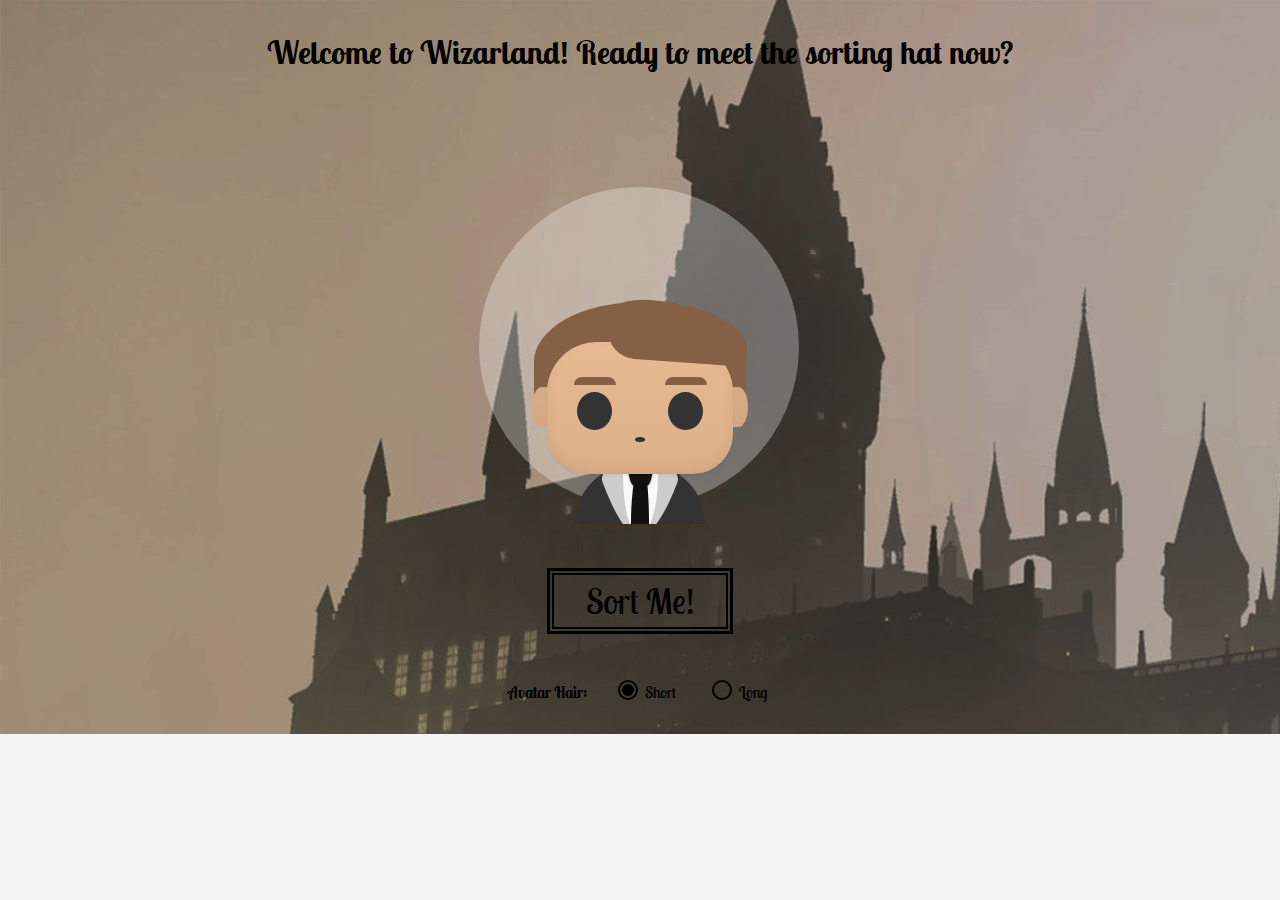
==== index.html @ 432822e2 "replace jQuery with js" ====
<!DOCTYPE html>
<html lang="en">

<head>
  <meta charset="UTF-8">
  <meta name="viewport" content="width=device-width, initial-scale=1.0">
  <title>Wizarland | For Harry Potter's fans</title>
  <link rel="stylesheet" href="./css/style.css">
</head>

<body>
  <header>


  </header>

  <main>

    <div id="sorting-hat-anchor" class="main-content__wrapper">
      <h1>Welcome to Wizarland! Ready to meet the sorting hat now?</h1>
      <div class="main-content">
        <div class="sorting-hat">
          <a href="gryffindor.html">
            <div class="sorting-hat__answer">Gryffindor!</div>
          </a>
          <div class="sorting-hat__top"></div>
          <div class="sorting-hat__eye left"></div>
          <div class="sorting-hat__eye right"></div>
          <div class="sorting-hat__mouth"></div>
          <div class="sorting-hat__base"></div>
        </div>
        <div class="avatar">
          <div class="avatar__hair"></div>
          <div class="avatar__head">
            <div class="avatar__eyes left"></div>
            <div class="avatar__eyes right"></div>
            <div class="avatar__mouth"></div>
          </div>
          <div class="avatar__ears left"></div>
          <div class="avatar__ears right"></div>
          <div class="avatar__coat">
            <div class="avatar__shirt">
              <div class="avatar__tie"></div>
            </div>
          </div>
        </div>
      </div>
      <button class="sort-house js-sort">Sort Me!</button>
      <div class="avatar-gender">
        <p>Avatar Hair:</p>
        <div>
          <input id="avatar-male" type="radio" name="avatar-gender" value="1" checked="true" />
          <label for="avatar-male">Short</label>
        </div>
        <div>
          <input id="avatar-female" type="radio" name="avatar-gender" value="2" />
          <label for="avatar-female">Long</label>
        </div>
      </div>
    </div>

  </main>

  <footer>

  </footer>

  <script src="js/sortingHat.js"></script>
</body>

</html>
---- css/style.css ----
@import url("https://fonts.googleapis.com/css2?family=Lobster+Two:ital,wght@0,400;0,700;1,400;1,700&display=swap");
*,
*::before,
*::after {
  margin: 0;
  padding: 0;
  -webkit-box-sizing: border-box;
          box-sizing: border-box;
  font-family: 'Lobster Two', cursive;
}

html {
  font-family: 'Lobster Two', cursive;
}

a {
  -webkit-text-decoration-color: unset;
          text-decoration-color: unset;
}

body {
  background: #f4f4f4;
  font-family: "Comfortaa", sans-serif;
}

aside.context {
  text-align: center;
  color: #333;
  line-height: 1.7;
}

aside.context a {
  text-decoration: none;
  color: #333;
  padding: 3px 0;
  border-bottom: 1px dashed;
}

aside.context a:hover {
  border-bottom: 1px solid;
}

aside.context .explanation {
  max-width: 700px;
  margin: 6em auto 0;
}

.main-content__wrapper {
  text-align: center;
  padding: 2em;
  -webkit-transition: 0.3s ease;
  -o-transition: 0.3s ease;
  transition: 0.3s ease;
}

.gryffindor {
  background: #ad343e;
}

.gryffindor .avatar__coat:before, .gryffindor .avatar__coat:after {
  background: #ad343e;
}

.gryffindor .avatar__tie {
  background: -o-linear-gradient(144deg, #ad343e 5%, #ffbf00 5%, #ffbf00 10%, #ad343e 10%, #ad343e 20%, #ffbf00 20%, #ffbf00 30%, #ad343e 30%, #ad343e 45%, #ffbf00 45%, #ffbf00 55%, #ad343e 55%, #ad343e 65%, #ffbf00 65%, #ffbf00 70%);
  background: linear-gradient(306deg, #ad343e 5%, #ffbf00 5%, #ffbf00 10%, #ad343e 10%, #ad343e 20%, #ffbf00 20%, #ffbf00 30%, #ad343e 30%, #ad343e 45%, #ffbf00 45%, #ffbf00 55%, #ad343e 55%, #ad343e 65%, #ffbf00 65%, #ffbf00 70%);
}

.gryffindor .avatar__tie:before {
  background: -o-linear-gradient(36deg, #ad343e 5%, #ffbf00 5%, #ffbf00 10%, #ad343e 10%, #ad343e 20%, #ffbf00 20%, #ffbf00 30%, #ad343e 30%, #ad343e 45%, #ffbf00 45%, #ffbf00 55%, #ad343e 55%, #ad343e 65%, #ffbf00 65%, #ffbf00 70%);
  background: linear-gradient(-306deg, #ad343e 5%, #ffbf00 5%, #ffbf00 10%, #ad343e 10%, #ad343e 20%, #ffbf00 20%, #ffbf00 30%, #ad343e 30%, #ad343e 45%, #ffbf00 45%, #ffbf00 55%, #ad343e 55%, #ad343e 65%, #ffbf00 65%, #ffbf00 70%);
}

.hufflepuff {
  background: #eab000;
}

.hufflepuff .avatar__coat:before, .hufflepuff .avatar__coat:after {
  background: #eab000;
}

.hufflepuff .avatar__tie {
  background: -o-linear-gradient(144deg, #eab000 5%, #111 5%, #111 10%, #eab000 10%, #eab000 20%, #111 20%, #111 30%, #eab000 30%, #eab000 45%, #111 45%, #111 55%, #eab000 55%, #eab000 65%, #111 65%, #111 70%);
  background: linear-gradient(306deg, #eab000 5%, #111 5%, #111 10%, #eab000 10%, #eab000 20%, #111 20%, #111 30%, #eab000 30%, #eab000 45%, #111 45%, #111 55%, #eab000 55%, #eab000 65%, #111 65%, #111 70%);
}

.hufflepuff .avatar__tie:before {
  background: -o-linear-gradient(36deg, #eab000 5%, #111 5%, #111 10%, #eab000 10%, #eab000 20%, #111 20%, #111 30%, #eab000 30%, #eab000 45%, #111 45%, #111 55%, #eab000 55%, #eab000 65%, #111 65%, #111 70%);
  background: linear-gradient(-306deg, #eab000 5%, #111 5%, #111 10%, #eab000 10%, #eab000 20%, #111 20%, #111 30%, #eab000 30%, #eab000 45%, #111 45%, #111 55%, #eab000 55%, #eab000 65%, #111 65%, #111 70%);
}

.ravenclaw {
  background: #006daf;
}

.ravenclaw .avatar__coat:before, .ravenclaw .avatar__coat:after {
  background: #006daf;
}

.ravenclaw .avatar__tie {
  background: -o-linear-gradient(144deg, #006daf 5%, #c0d8e0 5%, #c0d8e0 10%, #006daf 10%, #006daf 20%, #c0d8e0 20%, #c0d8e0 30%, #006daf 30%, #006daf 45%, #c0d8e0 45%, #c0d8e0 55%, #006daf 55%, #006daf 65%, #c0d8e0 65%, #c0d8e0 70%);
  background: linear-gradient(306deg, #006daf 5%, #c0d8e0 5%, #c0d8e0 10%, #006daf 10%, #006daf 20%, #c0d8e0 20%, #c0d8e0 30%, #006daf 30%, #006daf 45%, #c0d8e0 45%, #c0d8e0 55%, #006daf 55%, #006daf 65%, #c0d8e0 65%, #c0d8e0 70%);
}

.ravenclaw .avatar__tie:before {
  background: -o-linear-gradient(36deg, #006daf 5%, #c0d8e0 5%, #c0d8e0 10%, #006daf 10%, #006daf 20%, #c0d8e0 20%, #c0d8e0 30%, #006daf 30%, #006daf 45%, #c0d8e0 45%, #c0d8e0 55%, #006daf 55%, #006daf 65%, #c0d8e0 65%, #c0d8e0 70%);
  background: linear-gradient(-306deg, #006daf 5%, #c0d8e0 5%, #c0d8e0 10%, #006daf 10%, #006daf 20%, #c0d8e0 20%, #c0d8e0 30%, #006daf 30%, #006daf 45%, #c0d8e0 45%, #c0d8e0 55%, #006daf 55%, #006daf 65%, #c0d8e0 65%, #c0d8e0 70%);
}

.slytherin {
  background: green;
}

.slytherin .avatar__coat:before, .slytherin .avatar__coat:after {
  background: green;
}

.slytherin .avatar__tie {
  background: -o-linear-gradient(144deg, green 5%, #ccc 5%, #ccc 10%, green 10%, green 20%, #ccc 20%, #ccc 30%, green 30%, green 45%, #ccc 45%, #ccc 55%, green 55%, green 65%, #ccc 65%, #ccc 70%);
  background: linear-gradient(306deg, green 5%, #ccc 5%, #ccc 10%, green 10%, green 20%, #ccc 20%, #ccc 30%, green 30%, green 45%, #ccc 45%, #ccc 55%, green 55%, green 65%, #ccc 65%, #ccc 70%);
}

.slytherin .avatar__tie:before {
  background: -o-linear-gradient(36deg, green 5%, #ccc 5%, #ccc 10%, green 10%, green 20%, #ccc 20%, #ccc 30%, green 30%, green 45%, #ccc 45%, #ccc 55%, green 55%, green 65%, #ccc 65%, #ccc 70%);
  background: linear-gradient(-306deg, green 5%, #ccc 5%, #ccc 10%, green 10%, green 20%, #ccc 20%, #ccc 30%, green 30%, green 45%, #ccc 45%, #ccc 55%, green 55%, green 65%, #ccc 65%, #ccc 70%);
}

.slytherin .sorting-hat__answer,
.slytherin aside.context,
.slytherin aside.context a,
.slytherin .sort-house,
.slytherin .avatar-gender,
.gryffindor .sorting-hat__answer,
.gryffindor aside.context,
.gryffindor aside.context a,
.gryffindor .sort-house,
.gryffindor .avatar-gender,
.ravenclaw .sorting-hat__answer,
.ravenclaw aside.context,
.ravenclaw aside.context a,
.ravenclaw .sort-house,
.ravenclaw .avatar-gender {
  color: #fff;
}

.slytherin .avatar-gender input:checked + label:after,
.gryffindor .avatar-gender input:checked + label:after,
.ravenclaw .avatar-gender input:checked + label:after {
  background: #fff;
}

.slytherin footer a,
.gryffindor footer a,
.ravenclaw footer a {
  border: 1px dashed #fff;
  color: #fff;
}

.avatar {
  margin: -30px auto 0;
  text-align: center;
  position: relative;
  display: inline-block;
}

.avatar:before {
  width: 320px;
  height: 320px;
  background: rgba(255, 255, 255, 0.3);
  content: "";
  position: absolute;
  z-index: 0;
  border-radius: 50%;
  left: -68px;
  top: -155px;
}

.avatar__head {
  width: 186px;
  height: 132px;
  margin: auto;
  position: relative;
  background: -webkit-gradient(linear, left top, left bottom, from(#e6ba93), to(#dbaf88));
  background: -o-linear-gradient(top, #e6ba93, #dbaf88);
  background: linear-gradient(to bottom, #e6ba93, #dbaf88);
  -webkit-box-shadow: inset 0 -4px 10px rgba(133, 96, 69, 0.15), 0 2px 3px rgba(0, 0, 0, 0.05);
          box-shadow: inset 0 -4px 10px rgba(133, 96, 69, 0.15), 0 2px 3px rgba(0, 0, 0, 0.05);
  border-radius: 50px 50px 40px 40px;
  z-index: 4;
}

.avatar__eyes {
  width: 35px;
  height: 38px;
  border-radius: 50%;
  background: #333;
  position: absolute;
  top: 50px;
  z-index: 2;
}

.avatar__eyes.left {
  left: 30px;
}

.avatar__eyes.right {
  right: 30px;
}

.avatar__eyes:before {
  content: "";
  position: absolute;
  width: 120%;
  height: 0;
  left: 0;
  margin-top: -15px;
  border-top: 8px solid #856045;
  border-radius: 10px 10px 0 0;
  margin-left: -10%;
}

.avatar__ears {
  z-index: 1;
  width: 20px;
  height: 40px;
  position: absolute;
  top: 45px;
  background: #dbaf88;
  left: -15px;
  border-radius: 100% 50% 50% 100%;
  -webkit-box-shadow: inset -5px -10px 20px rgba(133, 96, 69, 0.1);
          box-shadow: inset -5px -10px 20px rgba(133, 96, 69, 0.1);
}

.avatar__ears.right {
  right: -15px;
  left: auto;
  border-radius: 50% 100% 100% 50%;
}

.avatar__hair {
  width: 114%;
  height: 120px;
  background: #856045;
  border-radius: 50% 50% 30px 30px;
  position: absolute;
  top: -40px;
  left: -7%;
}

.avatar__hair:after {
  content: "";
  position: absolute;
  z-index: 5;
  width: 140px;
  height: 60px;
  top: 0px;
  border-radius: 40% 100% 3px 40px;
  background: #856045;
  -webkit-transform: rotate(4deg);
      -ms-transform: rotate(4deg);
          transform: rotate(4deg);
  right: -2px;
}

.avatar__hair:before {
  content: none;
  position: absolute;
  width: 100%;
  height: 110px;
  background: -webkit-gradient(linear, left top, right top, from(#856045), color-stop(50%, #6c4c34), color-stop(60%, #6c4c34), to(#856045));
  background: -o-linear-gradient(left, #856045, #6c4c34 50%, #6c4c34 60%, #856045);
  background: linear-gradient(to right, #856045, #6c4c34 50%, #6c4c34 60%, #856045);
  top: 110px;
  left: 0;
  border-radius: 0 0 30px 30px;
}

.avatar__hair.female:before {
  content: '';
}

.avatar__coat {
  width: 130px;
  height: 60px;
  background: #333;
  position: relative;
  margin: -10px auto 0;
  border-radius: 60px 60px 0 0;
  z-index: 1;
  overflow: hidden;
}

.avatar__coat:before, .avatar__coat:after {
  content: "";
  position: absolute;
  height: 120%;
  width: 30px;
  background: #ccc;
  top: 0;
  left: 50%;
  margin-left: -30px;
  border-radius: 70% 80% 80% 70%/25% 25% 130% 130%;
  -webkit-transform: rotate(-20deg);
      -ms-transform: rotate(-20deg);
          transform: rotate(-20deg);
}

.avatar__coat:after {
  -webkit-transform: rotate(20deg);
      -ms-transform: rotate(20deg);
          transform: rotate(20deg);
  margin: 0;
}

.avatar__shirt {
  width: 35px;
  height: 70px;
  background: #f9f9f9;
  margin: auto;
  border-radius: 70% 80% 80% 70%/25% 25% 130% 130%;
  position: relative;
  z-index: 2;
}

.avatar__tie {
  background: -o-linear-gradient(144deg, #111 5%, #111 5%, #111 10%, #111 10%, #111 20%, #111 20%, #111 30%, #111 30%, #111 45%, #111 45%, #111 55%, #111 55%, #111 65%, #111 65%, #111 70%);
  background: linear-gradient(306deg, #111 5%, #111 5%, #111 10%, #111 10%, #111 20%, #111 20%, #111 30%, #111 30%, #111 45%, #111 45%, #111 55%, #111 55%, #111 65%, #111 65%, #111 70%);
  width: 18px;
  margin: auto;
  height: 100%;
  border-radius: 90% 60% 2px 2px/130% 130% 25% 25%;
}

.avatar__tie:before {
  content: "";
  position: absolute;
  width: 25px;
  height: 25px;
  border-radius: 50% 50% 10px 10px / 25% 25% 130% 130%;
  margin: auto;
  top: -3px;
  left: 0;
  right: 0;
  background: black;
  background: -o-linear-gradient(36deg, #111 5%, #111 5%, #111 10%, #111 10%, #111 20%, #111 20%, #111 30%, #111 30%, #111 45%, #111 45%, #111 55%, #111 55%, #111 65%, #111 65%, #111 70%);
  background: linear-gradient(-306deg, #111 5%, #111 5%, #111 10%, #111 10%, #111 20%, #111 20%, #111 30%, #111 30%, #111 45%, #111 45%, #111 55%, #111 55%, #111 65%, #111 65%, #111 70%);
  -webkit-box-shadow: 0 2px 3px rgba(0, 0, 0, 0.2);
          box-shadow: 0 2px 3px rgba(0, 0, 0, 0.2);
}

.avatar__mouth {
  background: #333;
  position: absolute;
  width: 10px;
  height: 5px;
  margin: auto;
  left: 0;
  right: 0;
  top: 95px;
  border-radius: 50%;
}

.sorting-hat {
  position: relative;
  height: 300px;
}

.sorting-hat__top {
  position: relative;
  background: #815230;
  height: 40px;
  width: 180px;
  margin: auto;
  border-radius: 40px 40px 50% 50%;
  top: 170px;
  z-index: 13;
  -webkit-box-shadow: inset 0 -3px 4px 8px rgba(108, 76, 52, 0.4);
          box-shadow: inset 0 -3px 4px 8px rgba(108, 76, 52, 0.4);
  opacity: 0;
}

.sorting-hat__top:before {
  content: "";
  position: absolute;
  background: #815230;
  width: 165px;
  height: 70px;
  bottom: 20px;
  left: 5px;
  border-radius: 50% 50% 120% 10% / 130% 130% 25% 25%;
}

.sorting-hat__top:after {
  content: "";
  position: absolute;
  bottom: 65px;
  left: 15px;
  border-left: 80px solid transparent;
  border-right: 65px solid transparent;
  border-bottom: 120px solid #815230;
}

.sorting-hat__base {
  width: 250px;
  background: #815230;
  height: 35px;
  border-radius: 50%;
  margin: auto;
  top: 195px;
  position: relative;
  z-index: 12;
  margin-top: -50px;
  opacity: 0;
}

.sorting-hat__eye {
  z-index: 15;
  background: #6c4c34;
  width: 45px;
  height: 45px;
  position: absolute;
  margin: auto;
  left: 50%;
  bottom: 100px;
  margin-left: -48px;
  border-radius: 100% 0px;
  -webkit-transform: rotate(50deg);
      -ms-transform: rotate(50deg);
          transform: rotate(50deg);
  -webkit-box-shadow: inset 2px 1px 10px #815230, inset -2px -3px 5px rgba(0, 0, 0, 0.1);
          box-shadow: inset 2px 1px 10px #815230, inset -2px -3px 5px rgba(0, 0, 0, 0.1);
  margin-bottom: 50px;
  opacity: 0;
}

.sorting-hat__eye.right {
  margin-left: 3px;
  -webkit-transform: rotate(-50deg) scaleX(-1);
      -ms-transform: rotate(-50deg) scaleX(-1);
          transform: rotate(-50deg) scaleX(-1);
}

.sorting-hat__mouth {
  width: 150px;
  height: 30px;
  background: #6c4c34;
  position: absolute;
  margin: auto;
  bottom: 70px;
  left: 50%;
  margin-left: -75px;
  z-index: 15;
  border-radius: 0 100%;
  -webkit-transform: rotate(-3deg);
      -ms-transform: rotate(-3deg);
          transform: rotate(-3deg);
  -webkit-box-shadow: inset 2px 1px 10px #815230, inset -2px -3px 5px rgba(0, 0, 0, 0.1);
          box-shadow: inset 2px 1px 10px #815230, inset -2px -3px 5px rgba(0, 0, 0, 0.1);
  margin-bottom: 50px;
  opacity: 0;
}

.sorting-hat__answer {
  font: 32px "Lobster Two", sans-serif;
  letter-spacing: 1.5px;
  text-transform: capitalize;
  position: absolute;
  -webkit-transform: rotate(-15deg);
      -ms-transform: rotate(-15deg);
          transform: rotate(-15deg);
  left: 50%;
  margin-left: -220px;
  top: 100px;
  display: inline-block;
  z-index: 5;
  width: 0;
  opacity: 0;
}

.sorting-hat__answer:before {
  content: "(";
  position: absolute;
  font: 700 40px "Comfortaa";
  border-radius: 10px;
  top: 45px;
  left: 50%;
  -webkit-transform: rotate(-20deg);
      -ms-transform: rotate(-20deg);
          transform: rotate(-20deg);
}

.sort-house {
  border: 3px solid;
  margin: 40px auto 0;
  background: transparent;
  font: 35px "Lobster Two", cursive;
  padding: 8px 20px;
  cursor: pointer;
  width: 186px;
  position: relative;
}

.sort-house:before {
  content: "";
  position: absolute;
  width: 176px;
  height: 56px;
  left: 2px;
  top: 2px;
  border: 2px solid;
}

.sort-house:hover:before {
  width: 102%;
  height: 107%;
  -webkit-transition: 0.3s ease;
  -o-transition: 0.3s ease;
  transition: 0.3s ease;
  left: -2px;
  top: -2px;
  right: auto;
}

.sort-house:focus {
  outline: none;
}

.avatar-gender {
  display: -webkit-box;
  display: -ms-flexbox;
  display: flex;
  max-width: 300px;
  margin: 3em auto 0;
  -webkit-box-align: center;
      -ms-flex-align: center;
          align-items: center;
}

.avatar-gender > p,
.avatar-gender div {
  -webkit-box-flex: 1;
      -ms-flex: auto;
          flex: auto;
}

.avatar-gender p {
  font-weight: 700;
}

.avatar-gender input {
  opacity: 0;
}

.avatar-gender input:checked + label:after {
  content: '';
  position: absolute;
  width: 12px;
  height: 12px;
  top: 7px;
  left: -18px;
  background: #000;
  border-radius: 50%;
}

.avatar-gender label {
  position: relative;
  padding: 5px;
}

.avatar-gender label:before {
  content: '';
  position: absolute;
  width: 20px;
  height: 20px;
  border: 2px solid;
  border-radius: 50%;
  left: -22px;
  top: 3px;
}

.main-content__wrapper,
.avatar__tie,
.avatar__coat {
  -webkit-transition: background 0.3s ease, color 0.3s ease;
  -o-transition: background 0.3s ease, color 0.3s ease;
  transition: background 0.3s ease, color 0.3s ease;
}

.avatar__mouth.animate {
  -webkit-transition: 0.5s ease 2.5s;
  -o-transition: 0.5s ease 2.5s;
  transition: 0.5s ease 2.5s;
  width: 40px;
  height: 16px;
  border-radius: 0 0 50px 50px;
}

.sorting-hat.animate .sorting-hat__answer {
  -webkit-transition: opacity 0.4s ease 2.3s;
  -o-transition: opacity 0.4s ease 2.3s;
  transition: opacity 0.4s ease 2.3s;
  width: auto;
  opacity: 1;
}

.sorting-hat.animate .sorting-hat__top {
  top: 220px;
  -webkit-transition: 0.6s ease;
  -o-transition: 0.6s ease;
  transition: 0.6s ease;
  opacity: 1;
}

.sorting-hat.animate .sorting-hat__base,
.sorting-hat.animate .sorting-hat__eye,
.sorting-hat.animate .sorting-hat__mouth {
  -webkit-transition: 0.6s ease;
  -o-transition: 0.6s ease;
  transition: 0.6s ease;
  margin-top: 0;
  margin-bottom: 0;
  opacity: 1;
}

.sorting-hat.animate .sorting-hat__mouth {
  -webkit-animation: mouth-move 2.5s forwards 0.6s;
          animation: mouth-move 2.5s forwards 0.6s;
}

.sorting-hat.animate .sorting-hat__eye {
  -webkit-animation: eye-move-left 2.5s forwards 0.6s;
          animation: eye-move-left 2.5s forwards 0.6s;
}

.sorting-hat.animate .sorting-hat__eye.right {
  -webkit-animation: eye-move-right 2.5s forwards 0.6s;
          animation: eye-move-right 2.5s forwards 0.6s;
}

@-webkit-keyframes mouth-move {
  0% {
    height: 20px;
    border-radius: 50% 100%;
  }
  20% {
    height: 15px;
  }
  60% {
    height: 15px;
    -webkit-transform: rotate(8deg);
            transform: rotate(8deg);
  }
  62% {
    height: 28px;
    border-radius: 100% 0;
    -webkit-transform: rotate(0deg);
            transform: rotate(0deg);
  }
  80% {
    height: 32px;
  }
  100% {
    height: 20px;
  }
}

@keyframes mouth-move {
  0% {
    height: 20px;
    border-radius: 50% 100%;
  }
  20% {
    height: 15px;
  }
  60% {
    height: 15px;
    -webkit-transform: rotate(8deg);
            transform: rotate(8deg);
  }
  62% {
    height: 28px;
    border-radius: 100% 0;
    -webkit-transform: rotate(0deg);
            transform: rotate(0deg);
  }
  80% {
    height: 32px;
  }
  100% {
    height: 20px;
  }
}

@-webkit-keyframes eye-move-left {
  0% {
    -webkit-transform: rotate(50deg);
            transform: rotate(50deg);
  }
  20% {
    height: 35px;
    -webkit-transform: rotate(58deg);
            transform: rotate(58deg);
  }
  50% {
    height: 35px;
    -webkit-transform: rotate(58deg);
            transform: rotate(58deg);
  }
  54% {
    height: 40px;
    -webkit-transform: rotate(58deg);
            transform: rotate(58deg);
  }
  55% {
    height: 45px;
    -webkit-transform: rotate(51deg);
            transform: rotate(51deg);
  }
  80% {
    -webkit-transform: rotate(45deg);
            transform: rotate(45deg);
  }
}

@keyframes eye-move-left {
  0% {
    -webkit-transform: rotate(50deg);
            transform: rotate(50deg);
  }
  20% {
    height: 35px;
    -webkit-transform: rotate(58deg);
            transform: rotate(58deg);
  }
  50% {
    height: 35px;
    -webkit-transform: rotate(58deg);
            transform: rotate(58deg);
  }
  54% {
    height: 40px;
    -webkit-transform: rotate(58deg);
            transform: rotate(58deg);
  }
  55% {
    height: 45px;
    -webkit-transform: rotate(51deg);
            transform: rotate(51deg);
  }
  80% {
    -webkit-transform: rotate(45deg);
            transform: rotate(45deg);
  }
}

@-webkit-keyframes eye-move-right {
  0% {
    -webkit-transform: rotate(-50deg) scaleX(-1);
            transform: rotate(-50deg) scaleX(-1);
  }
  20% {
    height: 35px;
    -webkit-transform: rotate(-58deg) scaleX(-1);
            transform: rotate(-58deg) scaleX(-1);
  }
  50% {
    height: 35px;
    -webkit-transform: rotate(-58deg) scaleX(-1);
            transform: rotate(-58deg) scaleX(-1);
  }
  54% {
    height: 40px;
    -webkit-transform: rotate(-58deg) scaleX(-1);
            transform: rotate(-58deg) scaleX(-1);
  }
  55% {
    height: 45px;
    -webkit-transform: rotate(-49deg) scaleX(-1);
            transform: rotate(-49deg) scaleX(-1);
  }
  80% {
    -webkit-transform: rotate(-45deg) scaleX(-1);
            transform: rotate(-45deg) scaleX(-1);
  }
}

@keyframes eye-move-right {
  0% {
    -webkit-transform: rotate(-50deg) scaleX(-1);
            transform: rotate(-50deg) scaleX(-1);
  }
  20% {
    height: 35px;
    -webkit-transform: rotate(-58deg) scaleX(-1);
            transform: rotate(-58deg) scaleX(-1);
  }
  50% {
    height: 35px;
    -webkit-transform: rotate(-58deg) scaleX(-1);
            transform: rotate(-58deg) scaleX(-1);
  }
  54% {
    height: 40px;
    -webkit-transform: rotate(-58deg) scaleX(-1);
            transform: rotate(-58deg) scaleX(-1);
  }
  55% {
    height: 45px;
    -webkit-transform: rotate(-49deg) scaleX(-1);
            transform: rotate(-49deg) scaleX(-1);
  }
  80% {
    -webkit-transform: rotate(-45deg) scaleX(-1);
            transform: rotate(-45deg) scaleX(-1);
  }
}

/* animation ends */
.main-content__wrapper {
  background: url("../img/hogwarts.png");
}
/*# sourceMappingURL=style.css.map */
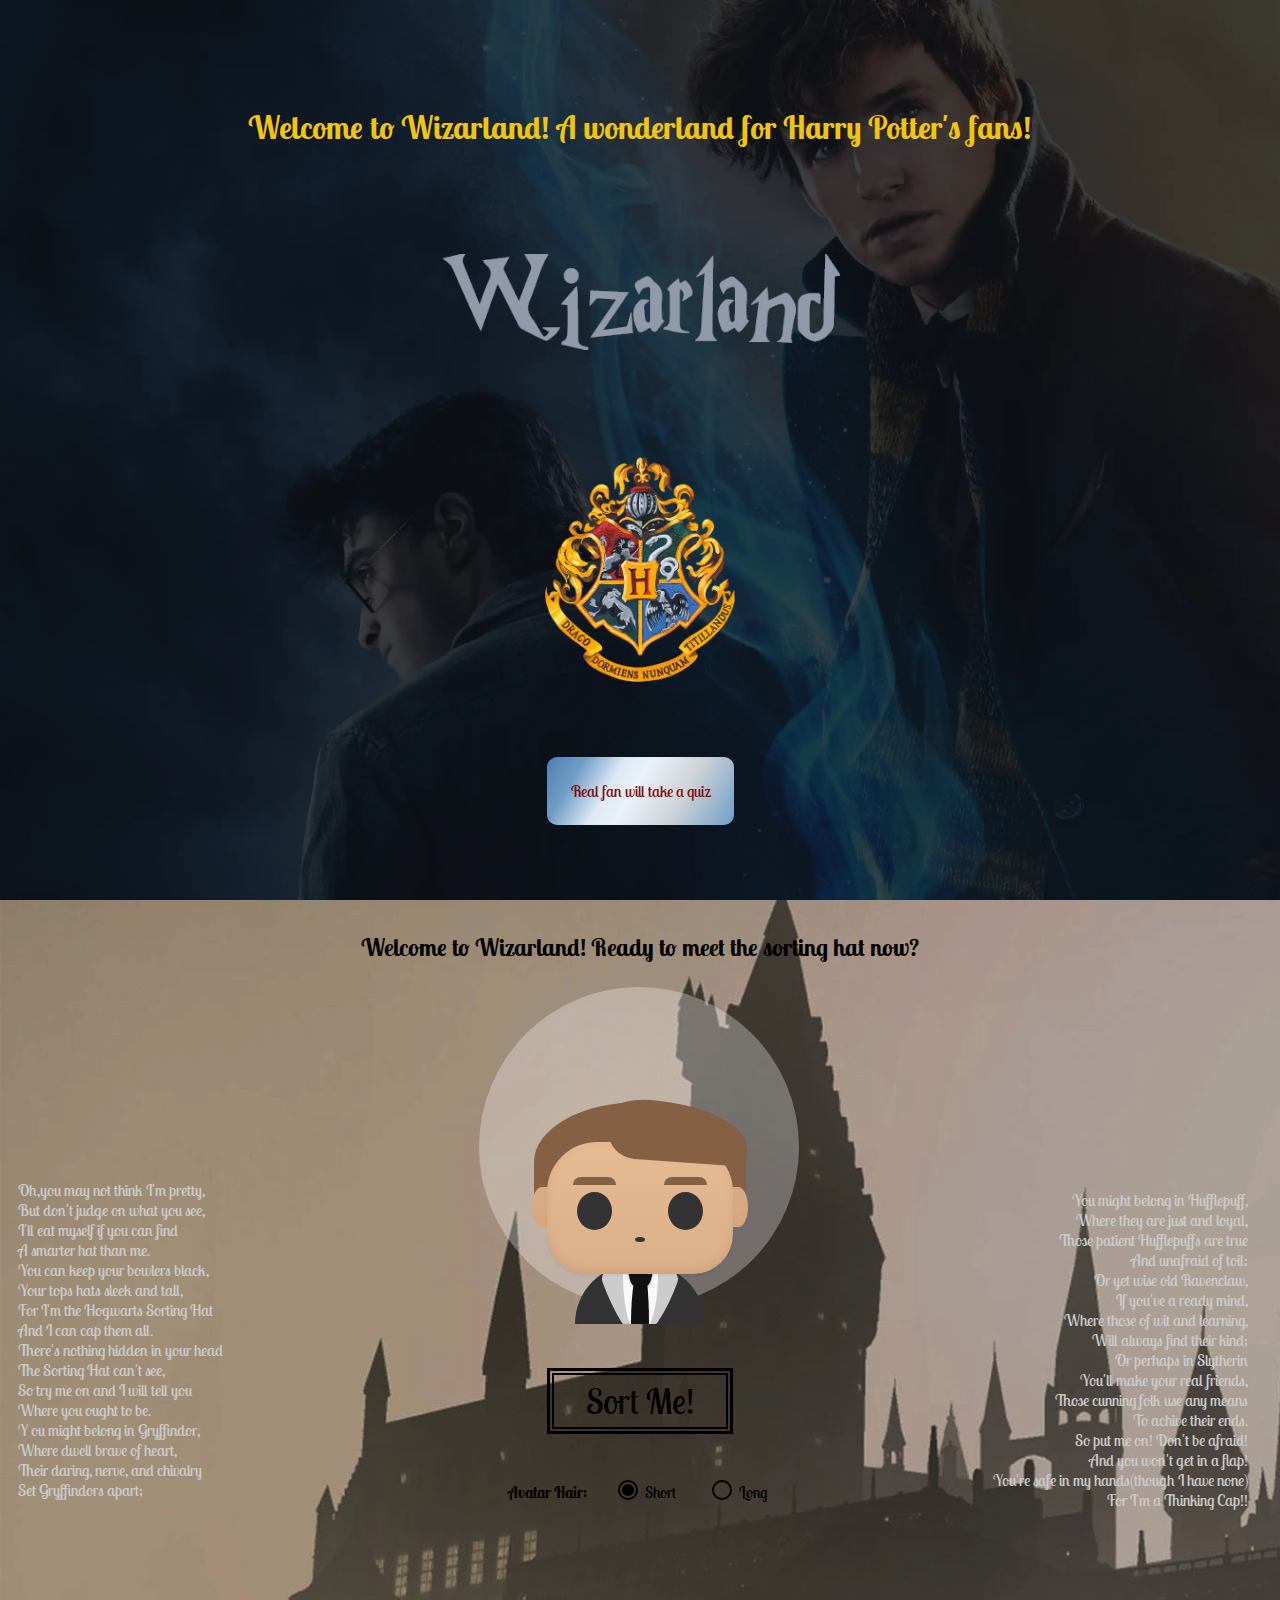
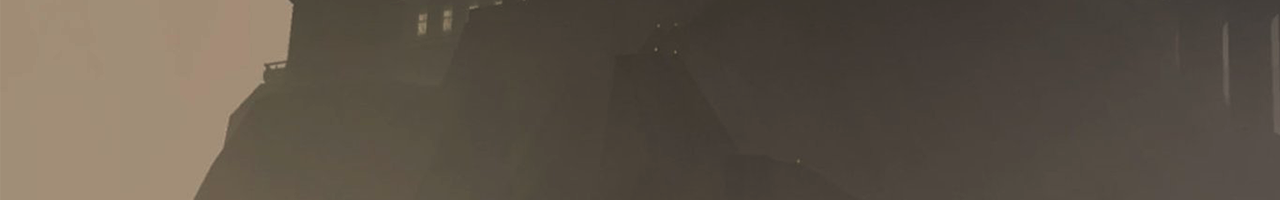
==== commit 299f8c77: "some preparation" ====
--- a/index.html
+++ b/index.html
@@ -4,20 +4,65 @@
 <head>
   <meta charset="UTF-8">
   <meta name="viewport" content="width=device-width, initial-scale=1.0">
+  <link rel="shortcut icon" type="image/png" href="https://i.ibb.co/tX7zvKM/FAVPNG-harry-potter-clip-art-9nm4-NLHn.png"
+    title="favicon">
   <title>Wizarland | For Harry Potter's fans</title>
   <link rel="stylesheet" href="./css/style.css">
 </head>
 
 <body>
-  <header>
+  <header id="front-page-header">
+    <h1>Welcome to Wizarland! A wonderland for Harry Potter's fans!</h1>
+    <img src="img/title.png" alt="" class="title">
+    <img class="frontPageBadge" src="img/hogwartscrest.png" alt="hogwartscrest">
 
+    <!-- <img src="img/sorting-hat.png" alt="" class="sorting-hat-img"> -->
+    <!-- <div class="poem">
+      <pre>
+      Oh,you may not think I'm pretty,
+      But don't judge on what you see,
+      I'll eat myself if you can find
+      A smarter hat than me.
+      You can keep your bowlers black,
+      Your tops hats sleek and tall,
+      For I'm the Hogwarts Sorting Hat
+      And I can cap them all.
+      There's nothing hidden in your head
+      The Sorting Hat can't see,
+      So try me on and I will tell you
+      Where you ought to be.
+      Y ou might belong in Gryffindor,
+      Where dwell brave of heart,
+      Their daring, nerve, and chivalry
+      Set Gryffindors apart;
+      You might belong in Hufflepuff,
+      Where they are just and loyal,
+      Those patient Hufflepuffs are true
+      And unafraid of toil;
+      Or yet wise old Ravenclaw,
+      If you've a ready mind,
+      Where those of wit and learning,
+      Will always find their kind;
+      Or perhaps in Slytherin
+      You'll make your real friends,
+      Those cunning folk use any means
+      To achive their ends.
+      So put me on! Don't be afraid!
+      And you won't get in a flap!
+      You're safe in my hands(though I have none)
+      For I'm a Thinking Cap!!</pre>
+    </div> -->
+    <!-- <div class="spell">
+      <a href="#"> <img src="img/lightning.gif" alt="lightning"></a>
+    </div> -->
 
+    <a class="quiz" href="#">Real fan will take a quiz</a>
   </header>
 
-  <main>
+  <main id="fp-main">
 
     <div id="sorting-hat-anchor" class="main-content__wrapper">
-      <h1>Welcome to Wizarland! Ready to meet the sorting hat now?</h1>
+      <h2>Welcome to Wizarland! Ready to meet the sorting hat now?</h1>
       <div class="main-content">
         <div class="sorting-hat">
           <a href="gryffindor.html">
@@ -59,6 +104,47 @@
       </div>
     </div>
 
+    <div class="poem pull-left">
+      <pre>
+      Oh,you may not think I'm pretty,
+      But don't judge on what you see,
+      I'll eat myself if you can find
+      A smarter hat than me.
+      You can keep your bowlers black,
+      Your tops hats sleek and tall,
+      For I'm the Hogwarts Sorting Hat
+      And I can cap them all.
+      There's nothing hidden in your head
+      The Sorting Hat can't see,
+      So try me on and I will tell you
+      Where you ought to be.
+      Y ou might belong in Gryffindor,
+      Where dwell brave of heart,
+      Their daring, nerve, and chivalry
+      Set Gryffindors apart;
+      </pre>
+
+    </div>
+
+    <div class="poem pull-right">
+      <pre>
+        You might belong in Hufflepuff,
+        Where they are just and loyal,
+        Those patient Hufflepuffs are true
+        And unafraid of toil;
+        Or yet wise old Ravenclaw,
+        If you've a ready mind,
+        Where those of wit and learning,
+        Will always find their kind;
+        Or perhaps in Slytherin
+        You'll make your real friends,
+        Those cunning folk use any means
+        To achive their ends.
+        So put me on! Don't be afraid!
+        And you won't get in a flap!
+        You're safe in my hands(though I have none)
+        For I'm a Thinking Cap!!</pre>
+    </div>
   </main>
 
   <footer>
--- a/css/style.css
+++ b/css/style.css
@@ -1,3 +1,4 @@
+@charset "UTF-8";
 @import url("https://fonts.googleapis.com/css2?family=Lobster+Two:ital,wght@0,400;0,700;1,400;1,700&display=swap");
 *,
 *::before,
@@ -16,6 +17,7 @@
 a {
   -webkit-text-decoration-color: unset;
           text-decoration-color: unset;
+  text-decoration: none;
 }
 
 body {
@@ -51,6 +53,7 @@
   -webkit-transition: 0.3s ease;
   -o-transition: 0.3s ease;
   transition: 0.3s ease;
+  height: 100vh;
 }
 
 .gryffindor {
@@ -164,20 +167,20 @@
 }
 
 .avatar:before {
-  width: 320px;
-  height: 320px;
+  width: 20rem;
+  height: 20rem;
   background: rgba(255, 255, 255, 0.3);
   content: "";
   position: absolute;
   z-index: 0;
   border-radius: 50%;
-  left: -68px;
-  top: -155px;
+  left: -4.25rem;
+  top: -9.6875rem;
 }
 
 .avatar__head {
-  width: 186px;
-  height: 132px;
+  width: 11.625rem;
+  height: 8.25rem;
   margin: auto;
   position: relative;
   background: -webkit-gradient(linear, left top, left bottom, from(#e6ba93), to(#dbaf88));
@@ -190,12 +193,12 @@
 }
 
 .avatar__eyes {
-  width: 35px;
-  height: 38px;
+  width: 2.2rem;
+  height: 2.375rem;
   border-radius: 50%;
   background: #333;
   position: absolute;
-  top: 50px;
+  top: 3.125rem;
   z-index: 2;
 }
 
@@ -203,8 +206,28 @@
   left: 30px;
 }
 
+.avatar__eyes.left.female::after {
+  content: "‿";
+  width: 5px;
+  position: absolute;
+  color: #333;
+  left: -8px;
+  top: -24px;
+  font-size: 27px;
+}
+
 .avatar__eyes.right {
   right: 30px;
+}
+
+.avatar__eyes.right.female::after {
+  content: "‿";
+  width: 5px;
+  position: absolute;
+  color: #333;
+  left: 19px;
+  top: -25px;
+  font-size: 27px;
 }
 
 .avatar__eyes:before {
@@ -363,7 +386,7 @@
 
 .sorting-hat {
   position: relative;
-  height: 300px;
+  height: 15rem;
 }
 
 .sorting-hat__top {
@@ -386,7 +409,7 @@
   background: #815230;
   width: 165px;
   height: 70px;
-  bottom: 20px;
+  bottom: 14px;
   left: 5px;
   border-radius: 50% 50% 120% 10% / 130% 130% 25% 25%;
 }
@@ -394,7 +417,7 @@
 .sorting-hat__top:after {
   content: "";
   position: absolute;
-  bottom: 65px;
+  bottom: 59px;
   left: 15px;
   border-left: 80px solid transparent;
   border-right: 65px solid transparent;
@@ -407,7 +430,7 @@
   height: 35px;
   border-radius: 50%;
   margin: auto;
-  top: 195px;
+  top: 144px;
   position: relative;
   z-index: 12;
   margin-top: -50px;
@@ -422,7 +445,7 @@
   position: absolute;
   margin: auto;
   left: 50%;
-  bottom: 100px;
+  bottom: 58px;
   margin-left: -48px;
   border-radius: 100% 0px;
   -webkit-transform: rotate(50deg);
@@ -447,7 +470,7 @@
   background: #6c4c34;
   position: absolute;
   margin: auto;
-  bottom: 70px;
+  bottom: 37px;
   left: 50%;
   margin-left: -75px;
   z-index: 15;
@@ -471,7 +494,7 @@
           transform: rotate(-15deg);
   left: 50%;
   margin-left: -220px;
-  top: 100px;
+  top: 37px;
   display: inline-block;
   z-index: 5;
   width: 0;
@@ -605,7 +628,7 @@
 }
 
 .sorting-hat.animate .sorting-hat__top {
-  top: 220px;
+  top: 170px;
   -webkit-transition: 0.6s ease;
   -o-transition: 0.6s ease;
   transition: 0.6s ease;
@@ -820,4 +843,243 @@
 .main-content__wrapper {
   background: url("../img/hogwarts.png");
 }
+
+#front-page-header {
+  background: left/cover no-repeat url("../img/films-desk.webp");
+  height: 100vh;
+  position: relative;
+  display: -webkit-box;
+  display: -ms-flexbox;
+  display: flex;
+  -webkit-box-orient: vertical;
+  -webkit-box-direction: normal;
+      -ms-flex-direction: column;
+          flex-direction: column;
+  -webkit-box-align: center;
+      -ms-flex-align: center;
+          align-items: center;
+  -webkit-box-pack: space-evenly;
+      -ms-flex-pack: space-evenly;
+          justify-content: space-evenly;
+}
+
+#front-page-header h1 {
+  top: 1rem;
+  color: #f1c40f;
+  text-align: center;
+  margin-top: 2rem;
+}
+
+#front-page-header .title {
+  width: 400px;
+  top: 50%;
+  -webkit-filter: invert(74%) sepia(10%) saturate(466%) hue-rotate(177deg) brightness(82%) contrast(84%);
+          filter: invert(74%) sepia(10%) saturate(466%) hue-rotate(177deg) brightness(82%) contrast(84%);
+  top: 50%;
+  margin: 2rem auto;
+}
+
+#front-page-header .frontPageBadge {
+  width: 190px;
+}
+
+#front-page-header .sorting-hat-img {
+  position: absolute;
+  width: 200px;
+  top: 50%;
+  -webkit-transform: translateY(-50%);
+      -ms-transform: translateY(-50%);
+          transform: translateY(-50%);
+  left: 10vw;
+  -webkit-animation: jello-vertical 1.5s both infinite;
+          animation: jello-vertical 1.5s both infinite;
+}
+
+#front-page-header .spell {
+  -webkit-box-ordinal-group: 2;
+      -ms-flex-order: 1;
+          order: 1;
+}
+
+@media screen and (max-width: 1220px) {
+  #front-page-header .spell {
+    display: none;
+  }
+}
+
+#front-page-header .quiz {
+  padding: 1.5rem;
+  background: #507eb1;
+  background: -o-linear-gradient(330deg, #507eb1 0%, #709dc7 17%, #dde9f5 35%, #eaf2f9 47%, #ced3d7 70%, #709dc7 100%);
+  background: linear-gradient(120deg, #507eb1 0%, #709dc7 17%, #dde9f5 35%, #eaf2f9 47%, #ced3d7 70%, #709dc7 100%);
+  border-radius: 10px;
+  color: #7F0909;
+  font-size: 16px;
+  -webkit-transition: -webkit-transform .3s;
+  transition: -webkit-transform .3s;
+  -o-transition: transform .3s;
+  transition: transform .3s;
+  transition: transform .3s, -webkit-transform .3s;
+  -webkit-animation: tada 2s timing-function delay iteration-count direction fill-mode;
+          animation: tada 2s timing-function delay iteration-count direction fill-mode;
+}
+
+#front-page-header .quiz:hover {
+  -webkit-transform: scale(1.1);
+      -ms-transform: scale(1.1);
+          transform: scale(1.1);
+}
+
+@-webkit-keyframes jello-vertical {
+  0% {
+    -webkit-transform: scale3d(1, 1, 1);
+            transform: scale3d(1, 1, 1);
+  }
+  30% {
+    -webkit-transform: scale3d(0.75, 1.25, 1);
+            transform: scale3d(0.75, 1.25, 1);
+  }
+  40% {
+    -webkit-transform: scale3d(1.25, 0.75, 1);
+    transform: scale3d(1.25, 0.75, 1);
+  }
+  50% {
+    -webkit-transform: scale3d(0.85, 1.15, 1);
+            transform: scale3d(0.85, 1.15, 1);
+  }
+  65% {
+    -webkit-transform: scale3d(1.05, 0.95, 1);
+    transform: scale3d(1.05, 0.95, 1);
+  }
+  75% {
+    -webkit-transform: scale3d(0.95, 1.05, 1);
+            transform: scale3d(0.95, 1.05, 1);
+  }
+  100% {
+    -webkit-transform: scale3d(1, 1, 1);
+            transform: scale3d(1, 1, 1);
+  }
+}
+
+@keyframes jello-vertical {
+  0% {
+    -webkit-transform: scale3d(1, 1, 1);
+            transform: scale3d(1, 1, 1);
+  }
+  30% {
+    -webkit-transform: scale3d(0.75, 1.25, 1);
+            transform: scale3d(0.75, 1.25, 1);
+  }
+  40% {
+    -webkit-transform: scale3d(1.25, 0.75, 1);
+    transform: scale3d(1.25, 0.75, 1);
+  }
+  50% {
+    -webkit-transform: scale3d(0.85, 1.15, 1);
+            transform: scale3d(0.85, 1.15, 1);
+  }
+  65% {
+    -webkit-transform: scale3d(1.05, 0.95, 1);
+    transform: scale3d(1.05, 0.95, 1);
+  }
+  75% {
+    -webkit-transform: scale3d(0.95, 1.05, 1);
+            transform: scale3d(0.95, 1.05, 1);
+  }
+  100% {
+    -webkit-transform: scale3d(1, 1, 1);
+            transform: scale3d(1, 1, 1);
+  }
+}
+
+@-webkit-keyframes tada {
+  from {
+    -webkit-transform: scale3d(1, 1, 1);
+            transform: scale3d(1, 1, 1);
+  }
+  10%,
+  20% {
+    -webkit-transform: scale3d(0.9, 0.9, 0.9) rotate3d(0, 0, 1, -3deg);
+            transform: scale3d(0.9, 0.9, 0.9) rotate3d(0, 0, 1, -3deg);
+  }
+  30%,
+  50%,
+  70%,
+  90% {
+    -webkit-transform: scale3d(1.1, 1.1, 1.1) rotate3d(0, 0, 1, 3deg);
+            transform: scale3d(1.1, 1.1, 1.1) rotate3d(0, 0, 1, 3deg);
+  }
+  40%,
+  60%,
+  80% {
+    -webkit-transform: scale3d(1.1, 1.1, 1.1) rotate3d(0, 0, 1, -3deg);
+            transform: scale3d(1.1, 1.1, 1.1) rotate3d(0, 0, 1, -3deg);
+  }
+  to {
+    -webkit-transform: scale3d(1, 1, 1);
+            transform: scale3d(1, 1, 1);
+  }
+}
+
+@keyframes tada {
+  from {
+    -webkit-transform: scale3d(1, 1, 1);
+            transform: scale3d(1, 1, 1);
+  }
+  10%,
+  20% {
+    -webkit-transform: scale3d(0.9, 0.9, 0.9) rotate3d(0, 0, 1, -3deg);
+            transform: scale3d(0.9, 0.9, 0.9) rotate3d(0, 0, 1, -3deg);
+  }
+  30%,
+  50%,
+  70%,
+  90% {
+    -webkit-transform: scale3d(1.1, 1.1, 1.1) rotate3d(0, 0, 1, 3deg);
+            transform: scale3d(1.1, 1.1, 1.1) rotate3d(0, 0, 1, 3deg);
+  }
+  40%,
+  60%,
+  80% {
+    -webkit-transform: scale3d(1.1, 1.1, 1.1) rotate3d(0, 0, 1, -3deg);
+            transform: scale3d(1.1, 1.1, 1.1) rotate3d(0, 0, 1, -3deg);
+  }
+  to {
+    -webkit-transform: scale3d(1, 1, 1);
+            transform: scale3d(1, 1, 1);
+  }
+}
+
+#fp-main {
+  position: relative;
+}
+
+#fp-main h2 {
+  position: absolute;
+  left: 50%;
+  -webkit-transform: translateX(-50%);
+      -ms-transform: translateX(-50%);
+          transform: translateX(-50%);
+  width: 100%;
+}
+
+#fp-main .poem {
+  color: #ccc;
+  position: absolute;
+  top: 50%;
+  -webkit-transform: translateY(-50%);
+      -ms-transform: translateY(-50%);
+          transform: translateY(-50%);
+}
+
+#fp-main .poem.pull-left {
+  margin-left: auto;
+  padding-right: 5rem;
+}
+
+#fp-main .poem.pull-right {
+  right: 0;
+  margin-right: 2rem;
+  text-align: right;
+}
 /*# sourceMappingURL=style.css.map */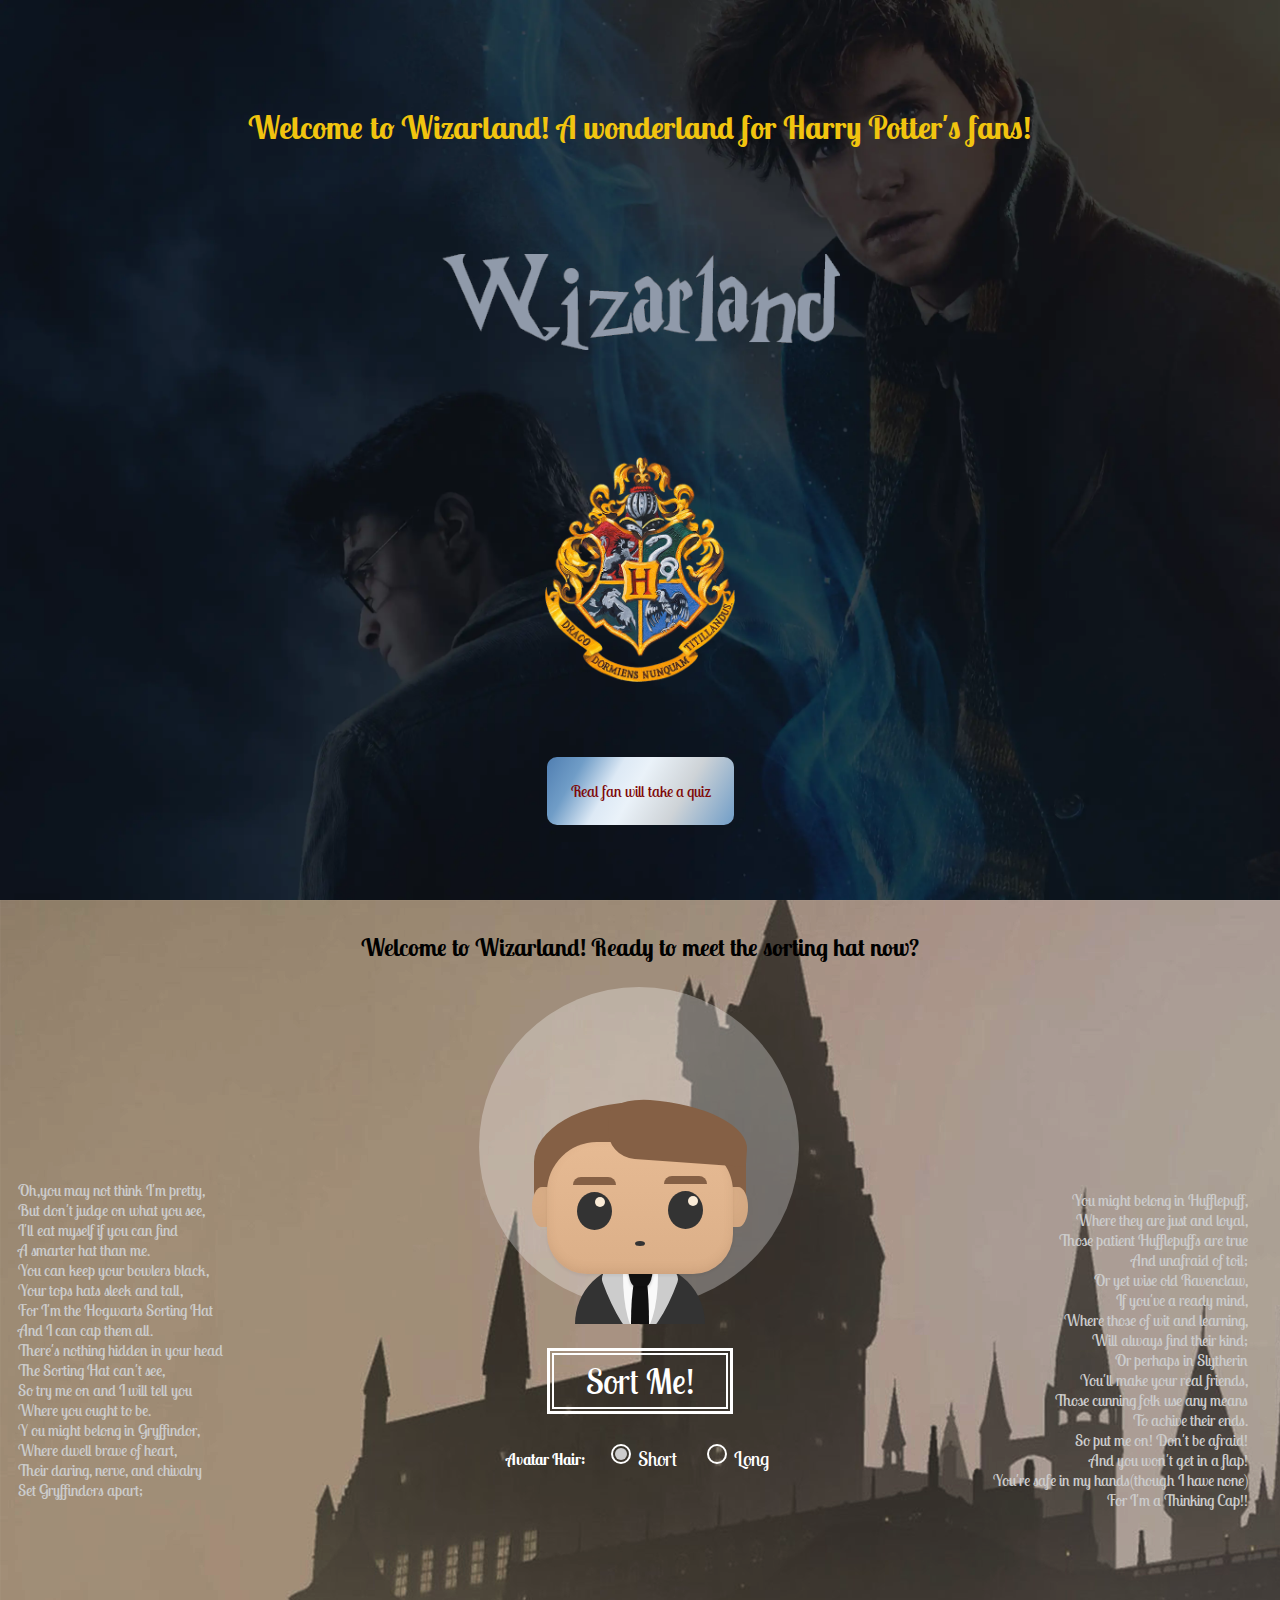
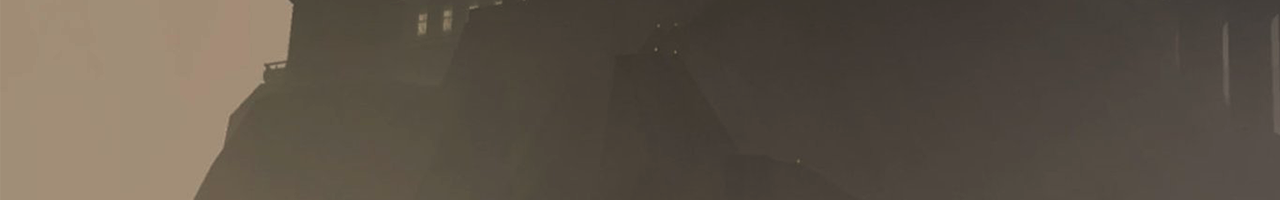
==== commit 58e52e8e: "added overlay effect" ====
--- a/index.html
+++ b/index.html
@@ -13,95 +13,54 @@
 <body>
   <header id="front-page-header">
     <h1>Welcome to Wizarland! A wonderland for Harry Potter's fans!</h1>
-    <img src="img/title.png" alt="" class="title">
-    <img class="frontPageBadge" src="img/hogwartscrest.png" alt="hogwartscrest">
-
-    <!-- <img src="img/sorting-hat.png" alt="" class="sorting-hat-img"> -->
-    <!-- <div class="poem">
-      <pre>
-      Oh,you may not think I'm pretty,
-      But don't judge on what you see,
-      I'll eat myself if you can find
-      A smarter hat than me.
-      You can keep your bowlers black,
-      Your tops hats sleek and tall,
-      For I'm the Hogwarts Sorting Hat
-      And I can cap them all.
-      There's nothing hidden in your head
-      The Sorting Hat can't see,
-      So try me on and I will tell you
-      Where you ought to be.
-      Y ou might belong in Gryffindor,
-      Where dwell brave of heart,
-      Their daring, nerve, and chivalry
-      Set Gryffindors apart;
-      You might belong in Hufflepuff,
-      Where they are just and loyal,
-      Those patient Hufflepuffs are true
-      And unafraid of toil;
-      Or yet wise old Ravenclaw,
-      If you've a ready mind,
-      Where those of wit and learning,
-      Will always find their kind;
-      Or perhaps in Slytherin
-      You'll make your real friends,
-      Those cunning folk use any means
-      To achive their ends.
-      So put me on! Don't be afraid!
-      And you won't get in a flap!
-      You're safe in my hands(though I have none)
-      For I'm a Thinking Cap!!</pre>
-    </div> -->
-    <!-- <div class="spell">
-      <a href="#"> <img src="img/lightning.gif" alt="lightning"></a>
-    </div> -->
-
-    <a class="quiz" href="#">Real fan will take a quiz</a>
+    <img src="img/title.png" alt="Wizarland title image" class="title">
+    <img class="frontPageBadge" src="img/hogwartscrest.png" alt="hogwartscrest image">
+    <a class="quiz" href="quiz.html">Real fan will take a quiz</a>
   </header>
 
   <main id="fp-main">
 
     <div id="sorting-hat-anchor" class="main-content__wrapper">
       <h2>Welcome to Wizarland! Ready to meet the sorting hat now?</h1>
-      <div class="main-content">
-        <div class="sorting-hat">
-          <a href="gryffindor.html">
-            <div class="sorting-hat__answer">Gryffindor!</div>
-          </a>
-          <div class="sorting-hat__top"></div>
-          <div class="sorting-hat__eye left"></div>
-          <div class="sorting-hat__eye right"></div>
-          <div class="sorting-hat__mouth"></div>
-          <div class="sorting-hat__base"></div>
-        </div>
-        <div class="avatar">
-          <div class="avatar__hair"></div>
-          <div class="avatar__head">
-            <div class="avatar__eyes left"></div>
-            <div class="avatar__eyes right"></div>
-            <div class="avatar__mouth"></div>
+        <div class="main-content">
+          <div class="sorting-hat">
+            <a id="jumpToAnswerLink" href="gryffindor.html">
+              <div class="sorting-hat__answer">Gryffindor!</div>
+            </a>
+            <div class="sorting-hat__top"></div>
+            <div class="sorting-hat__eye left"></div>
+            <div class="sorting-hat__eye right"></div>
+            <div class="sorting-hat__mouth"></div>
+            <div class="sorting-hat__base"></div>
           </div>
-          <div class="avatar__ears left"></div>
-          <div class="avatar__ears right"></div>
-          <div class="avatar__coat">
-            <div class="avatar__shirt">
-              <div class="avatar__tie"></div>
+          <div class="avatar">
+            <div class="avatar__hair"></div>
+            <div class="avatar__head">
+              <div class="avatar__eyes left"></div>
+              <div class="avatar__eyes right"></div>
+              <div class="avatar__mouth"></div>
+            </div>
+            <div class="avatar__ears left"></div>
+            <div class="avatar__ears right"></div>
+            <div class="avatar__coat">
+              <div class="avatar__shirt">
+                <div class="avatar__tie"></div>
+              </div>
             </div>
           </div>
         </div>
-      </div>
-      <button class="sort-house js-sort">Sort Me!</button>
-      <div class="avatar-gender">
-        <p>Avatar Hair:</p>
-        <div>
-          <input id="avatar-male" type="radio" name="avatar-gender" value="1" checked="true" />
-          <label for="avatar-male">Short</label>
+        <button class="sort-house js-sort">Sort Me!</button>
+        <div class="avatar-gender">
+          <p>Avatar Hair:</p>
+          <div>
+            <input id="avatar-male" type="radio" name="avatar-gender" value="1" checked="true" />
+            <label for="avatar-male">Short</label>
+          </div>
+          <div>
+            <input id="avatar-female" type="radio" name="avatar-gender" value="2" />
+            <label for="avatar-female">Long</label>
+          </div>
         </div>
-        <div>
-          <input id="avatar-female" type="radio" name="avatar-gender" value="2" />
-          <label for="avatar-female">Long</label>
-        </div>
-      </div>
     </div>
 
     <div class="poem pull-left">
--- a/css/style.css
+++ b/css/style.css
@@ -1,4 +1,3 @@
-@charset "UTF-8";
 @import url("https://fonts.googleapis.com/css2?family=Lobster+Two:ital,wght@0,400;0,700;1,400;1,700&display=swap");
 *,
 *::before,
@@ -12,39 +11,196 @@
 
 html {
   font-family: 'Lobster Two', cursive;
+  overflow-x: hidden;
 }
 
 a {
   -webkit-text-decoration-color: unset;
           text-decoration-color: unset;
   text-decoration: none;
+  cursor: pointer;
+}
+
+button:hover {
+  cursor: pointer;
+}
+
+.hidden {
+  display: none !important;
+}
+
+#spell-body {
+  height: 100vh;
+  background: center/cover no-repeat url("https://images.unsplash.com/photo-1551269901-5c5e14c25df7?ixlib=rb-1.2.1&ixid=eyJhcHBfaWQiOjEyMDd9&auto=format&fit=crop&w=1950&q=80");
+  display: -webkit-box;
+  display: -ms-flexbox;
+  display: flex;
+  -webkit-box-orient: vertical;
+  -webkit-box-direction: normal;
+      -ms-flex-direction: column;
+          flex-direction: column;
+  -webkit-box-align: center;
+      -ms-flex-align: center;
+          align-items: center;
+  -ms-flex-pack: distribute;
+      justify-content: space-around;
+}
+
+#spell-body #spell-header .spell-title {
+  color: #ccc;
+}
+
+#spell-body #spell-main .spell-card {
+  width: 70vw;
+  height: 50vh;
+  background: -webkit-gradient(linear, left top, left bottom, from(#ccc), to(#FFC500));
+  background: -o-linear-gradient(#ccc, #FFC500);
+  background: linear-gradient(#ccc, #FFC500);
+  display: -webkit-box;
+  display: -ms-flexbox;
+  display: flex;
+  -webkit-box-orient: vertical;
+  -webkit-box-direction: normal;
+      -ms-flex-direction: column;
+          flex-direction: column;
+  -webkit-box-align: center;
+      -ms-flex-align: center;
+          align-items: center;
+  -webkit-box-pack: space-evenly;
+      -ms-flex-pack: space-evenly;
+          justify-content: space-evenly;
+  -webkit-box-shadow: 18px 22px 18px -21px #cccccc;
+          box-shadow: 18px 22px 18px -21px #cccccc;
+  border-radius: 5px;
+}
+
+#spell-body #spell-main .getSpell {
+  display: block;
+  margin: 2rem auto auto;
+  padding: 10px 40px;
+  border-radius: 30px;
+  border: 1px solid gray;
+  font-size: 16px;
+}
+
+#spell-body .goBackToFrontPage {
+  padding: 20px 30px;
+  border-color: #006daf;
+  border-radius: 50%;
+  color: #006daf;
+  position: relative;
+  overflow: hidden;
+  z-index: 1;
+  -webkit-transition: color 150ms ease-in-out;
+  -o-transition: color 150ms ease-in-out;
+  transition: color 150ms ease-in-out;
+}
+
+#spell-body .goBackToFrontPage:after {
+  content: '';
+  position: absolute;
+  display: block;
+  top: 0;
+  left: 50%;
+  -webkit-transform: translateX(-50%);
+      -ms-transform: translateX(-50%);
+          transform: translateX(-50%);
+  width: 0;
+  height: 100%;
+  background: #006daf;
+  z-index: -1;
+  -webkit-transition: width 150ms ease-in-out;
+  -o-transition: width 150ms ease-in-out;
+  transition: width 150ms ease-in-out;
+}
+
+#spell-body .goBackToFrontPage:hover {
+  color: #fff;
+}
+
+#spell-body .goBackToFrontPage:hover:after {
+  width: 110%;
+}
+
+/* Wobble Horizontal */
+@-webkit-keyframes hvr-wobble-horizontal {
+  16.65% {
+    -webkit-transform: translateX(8px);
+            transform: translateX(8px);
+  }
+  33.3% {
+    -webkit-transform: translateX(-6px);
+            transform: translateX(-6px);
+  }
+  49.95% {
+    -webkit-transform: translateX(4px);
+            transform: translateX(4px);
+  }
+  66.6% {
+    -webkit-transform: translateX(-2px);
+            transform: translateX(-2px);
+  }
+  83.25% {
+    -webkit-transform: translateX(1px);
+            transform: translateX(1px);
+  }
+  100% {
+    -webkit-transform: translateX(0);
+            transform: translateX(0);
+  }
+}
+@keyframes hvr-wobble-horizontal {
+  16.65% {
+    -webkit-transform: translateX(8px);
+            transform: translateX(8px);
+  }
+  33.3% {
+    -webkit-transform: translateX(-6px);
+            transform: translateX(-6px);
+  }
+  49.95% {
+    -webkit-transform: translateX(4px);
+            transform: translateX(4px);
+  }
+  66.6% {
+    -webkit-transform: translateX(-2px);
+            transform: translateX(-2px);
+  }
+  83.25% {
+    -webkit-transform: translateX(1px);
+            transform: translateX(1px);
+  }
+  100% {
+    -webkit-transform: translateX(0);
+            transform: translateX(0);
+  }
+}
+
+.hvr-wobble-horizontal {
+  display: inline-block;
+  vertical-align: middle;
+  -webkit-transform: perspective(1px) translateZ(0);
+          transform: perspective(1px) translateZ(0);
+  -webkit-box-shadow: 0 0 1px rgba(0, 0, 0, 0);
+          box-shadow: 0 0 1px rgba(0, 0, 0, 0);
+}
+
+.hvr-wobble-horizontal:hover,
+.hvr-wobble-horizontal:focus,
+.hvr-wobble-horizontal:active {
+  -webkit-animation-name: hvr-wobble-horizontal;
+          animation-name: hvr-wobble-horizontal;
+  -webkit-animation-duration: 1s;
+          animation-duration: 1s;
+  -webkit-animation-timing-function: ease-in-out;
+          animation-timing-function: ease-in-out;
+  -webkit-animation-iteration-count: 1;
+          animation-iteration-count: 1;
 }
 
 body {
   background: #f4f4f4;
   font-family: "Comfortaa", sans-serif;
-}
-
-aside.context {
-  text-align: center;
-  color: #333;
-  line-height: 1.7;
-}
-
-aside.context a {
-  text-decoration: none;
-  color: #333;
-  padding: 3px 0;
-  border-bottom: 1px dashed;
-}
-
-aside.context a:hover {
-  border-bottom: 1px solid;
-}
-
-aside.context .explanation {
-  max-width: 700px;
-  margin: 6em auto 0;
 }
 
 .main-content__wrapper {
@@ -56,14 +212,6 @@
   height: 100vh;
 }
 
-.gryffindor {
-  background: #ad343e;
-}
-
-.gryffindor .avatar__coat:before, .gryffindor .avatar__coat:after {
-  background: #ad343e;
-}
-
 .gryffindor .avatar__tie {
   background: -o-linear-gradient(144deg, #ad343e 5%, #ffbf00 5%, #ffbf00 10%, #ad343e 10%, #ad343e 20%, #ffbf00 20%, #ffbf00 30%, #ad343e 30%, #ad343e 45%, #ffbf00 45%, #ffbf00 55%, #ad343e 55%, #ad343e 65%, #ffbf00 65%, #ffbf00 70%);
   background: linear-gradient(306deg, #ad343e 5%, #ffbf00 5%, #ffbf00 10%, #ad343e 10%, #ad343e 20%, #ffbf00 20%, #ffbf00 30%, #ad343e 30%, #ad343e 45%, #ffbf00 45%, #ffbf00 55%, #ad343e 55%, #ad343e 65%, #ffbf00 65%, #ffbf00 70%);
@@ -74,14 +222,6 @@
   background: linear-gradient(-306deg, #ad343e 5%, #ffbf00 5%, #ffbf00 10%, #ad343e 10%, #ad343e 20%, #ffbf00 20%, #ffbf00 30%, #ad343e 30%, #ad343e 45%, #ffbf00 45%, #ffbf00 55%, #ad343e 55%, #ad343e 65%, #ffbf00 65%, #ffbf00 70%);
 }
 
-.hufflepuff {
-  background: #eab000;
-}
-
-.hufflepuff .avatar__coat:before, .hufflepuff .avatar__coat:after {
-  background: #eab000;
-}
-
 .hufflepuff .avatar__tie {
   background: -o-linear-gradient(144deg, #eab000 5%, #111 5%, #111 10%, #eab000 10%, #eab000 20%, #111 20%, #111 30%, #eab000 30%, #eab000 45%, #111 45%, #111 55%, #eab000 55%, #eab000 65%, #111 65%, #111 70%);
   background: linear-gradient(306deg, #eab000 5%, #111 5%, #111 10%, #eab000 10%, #eab000 20%, #111 20%, #111 30%, #eab000 30%, #eab000 45%, #111 45%, #111 55%, #eab000 55%, #eab000 65%, #111 65%, #111 70%);
@@ -92,14 +232,6 @@
   background: linear-gradient(-306deg, #eab000 5%, #111 5%, #111 10%, #eab000 10%, #eab000 20%, #111 20%, #111 30%, #eab000 30%, #eab000 45%, #111 45%, #111 55%, #eab000 55%, #eab000 65%, #111 65%, #111 70%);
 }
 
-.ravenclaw {
-  background: #006daf;
-}
-
-.ravenclaw .avatar__coat:before, .ravenclaw .avatar__coat:after {
-  background: #006daf;
-}
-
 .ravenclaw .avatar__tie {
   background: -o-linear-gradient(144deg, #006daf 5%, #c0d8e0 5%, #c0d8e0 10%, #006daf 10%, #006daf 20%, #c0d8e0 20%, #c0d8e0 30%, #006daf 30%, #006daf 45%, #c0d8e0 45%, #c0d8e0 55%, #006daf 55%, #006daf 65%, #c0d8e0 65%, #c0d8e0 70%);
   background: linear-gradient(306deg, #006daf 5%, #c0d8e0 5%, #c0d8e0 10%, #006daf 10%, #006daf 20%, #c0d8e0 20%, #c0d8e0 30%, #006daf 30%, #006daf 45%, #c0d8e0 45%, #c0d8e0 55%, #006daf 55%, #006daf 65%, #c0d8e0 65%, #c0d8e0 70%);
@@ -108,14 +240,6 @@
 .ravenclaw .avatar__tie:before {
   background: -o-linear-gradient(36deg, #006daf 5%, #c0d8e0 5%, #c0d8e0 10%, #006daf 10%, #006daf 20%, #c0d8e0 20%, #c0d8e0 30%, #006daf 30%, #006daf 45%, #c0d8e0 45%, #c0d8e0 55%, #006daf 55%, #006daf 65%, #c0d8e0 65%, #c0d8e0 70%);
   background: linear-gradient(-306deg, #006daf 5%, #c0d8e0 5%, #c0d8e0 10%, #006daf 10%, #006daf 20%, #c0d8e0 20%, #c0d8e0 30%, #006daf 30%, #006daf 45%, #c0d8e0 45%, #c0d8e0 55%, #006daf 55%, #006daf 65%, #c0d8e0 65%, #c0d8e0 70%);
-}
-
-.slytherin {
-  background: green;
-}
-
-.slytherin .avatar__coat:before, .slytherin .avatar__coat:after {
-  background: green;
 }
 
 .slytherin .avatar__tie {
@@ -152,13 +276,6 @@
   background: #fff;
 }
 
-.slytherin footer a,
-.gryffindor footer a,
-.ravenclaw footer a {
-  border: 1px dashed #fff;
-  color: #fff;
-}
-
 .avatar {
   margin: -30px auto 0;
   text-align: center;
@@ -206,28 +323,30 @@
   left: 30px;
 }
 
-.avatar__eyes.left.female::after {
-  content: "‿";
-  width: 5px;
-  position: absolute;
-  color: #333;
-  left: -8px;
-  top: -24px;
-  font-size: 27px;
+.avatar__eyes.left::after {
+  content: "";
+  width: 10px;
+  height: 10px;
+  border-radius: 50%;
+  background: antiquewhite;
+  position: absolute;
+  top: 5px;
 }
 
 .avatar__eyes.right {
   right: 30px;
-}
-
-.avatar__eyes.right.female::after {
-  content: "‿";
-  width: 5px;
-  position: absolute;
-  color: #333;
-  left: 19px;
-  top: -25px;
-  font-size: 27px;
+  top: 5.9rem;
+}
+
+.avatar__eyes.right::after {
+  content: "";
+  width: 10px;
+  height: 10px;
+  border-radius: 50%;
+  background: antiquewhite;
+  position: absolute;
+  top: 5px;
+  left: 20px;
 }
 
 .avatar__eyes:before {
@@ -259,6 +378,7 @@
   right: -15px;
   left: auto;
   border-radius: 50% 100% 100% 50%;
+  top: 5.6rem;
 }
 
 .avatar__hair {
@@ -380,7 +500,7 @@
   margin: auto;
   left: 0;
   right: 0;
-  top: 95px;
+  top: 99px;
   border-radius: 50%;
 }
 
@@ -515,13 +635,14 @@
 
 .sort-house {
   border: 3px solid;
-  margin: 40px auto 0;
+  margin: 20px auto 0;
   background: transparent;
   font: 35px "Lobster Two", cursive;
   padding: 8px 20px;
   cursor: pointer;
   width: 186px;
   position: relative;
+  border-radius: 0;
 }
 
 .sort-house:before {
@@ -532,6 +653,11 @@
   left: 2px;
   top: 2px;
   border: 2px solid;
+}
+
+.sort-house:hover {
+  background: transparent;
+  color: white;
 }
 
 .sort-house:hover:before {
@@ -543,6 +669,7 @@
   left: -2px;
   top: -2px;
   right: auto;
+  color: white;
 }
 
 .sort-house:focus {
@@ -554,7 +681,7 @@
   display: -ms-flexbox;
   display: flex;
   max-width: 300px;
-  margin: 3em auto 0;
+  margin: 2em auto 0;
   -webkit-box-align: center;
       -ms-flex-align: center;
           align-items: center;
@@ -565,6 +692,7 @@
   -webkit-box-flex: 1;
       -ms-flex: auto;
           flex: auto;
+  color: white;
 }
 
 .avatar-gender p {
@@ -573,6 +701,7 @@
 
 .avatar-gender input {
   opacity: 0;
+  color: white;
 }
 
 .avatar-gender input:checked + label:after {
@@ -582,7 +711,7 @@
   height: 12px;
   top: 7px;
   left: -18px;
-  background: #000;
+  background: #ccc;
   border-radius: 50%;
 }
 
@@ -659,184 +788,6 @@
 .sorting-hat.animate .sorting-hat__eye.right {
   -webkit-animation: eye-move-right 2.5s forwards 0.6s;
           animation: eye-move-right 2.5s forwards 0.6s;
-}
-
-@-webkit-keyframes mouth-move {
-  0% {
-    height: 20px;
-    border-radius: 50% 100%;
-  }
-  20% {
-    height: 15px;
-  }
-  60% {
-    height: 15px;
-    -webkit-transform: rotate(8deg);
-            transform: rotate(8deg);
-  }
-  62% {
-    height: 28px;
-    border-radius: 100% 0;
-    -webkit-transform: rotate(0deg);
-            transform: rotate(0deg);
-  }
-  80% {
-    height: 32px;
-  }
-  100% {
-    height: 20px;
-  }
-}
-
-@keyframes mouth-move {
-  0% {
-    height: 20px;
-    border-radius: 50% 100%;
-  }
-  20% {
-    height: 15px;
-  }
-  60% {
-    height: 15px;
-    -webkit-transform: rotate(8deg);
-            transform: rotate(8deg);
-  }
-  62% {
-    height: 28px;
-    border-radius: 100% 0;
-    -webkit-transform: rotate(0deg);
-            transform: rotate(0deg);
-  }
-  80% {
-    height: 32px;
-  }
-  100% {
-    height: 20px;
-  }
-}
-
-@-webkit-keyframes eye-move-left {
-  0% {
-    -webkit-transform: rotate(50deg);
-            transform: rotate(50deg);
-  }
-  20% {
-    height: 35px;
-    -webkit-transform: rotate(58deg);
-            transform: rotate(58deg);
-  }
-  50% {
-    height: 35px;
-    -webkit-transform: rotate(58deg);
-            transform: rotate(58deg);
-  }
-  54% {
-    height: 40px;
-    -webkit-transform: rotate(58deg);
-            transform: rotate(58deg);
-  }
-  55% {
-    height: 45px;
-    -webkit-transform: rotate(51deg);
-            transform: rotate(51deg);
-  }
-  80% {
-    -webkit-transform: rotate(45deg);
-            transform: rotate(45deg);
-  }
-}
-
-@keyframes eye-move-left {
-  0% {
-    -webkit-transform: rotate(50deg);
-            transform: rotate(50deg);
-  }
-  20% {
-    height: 35px;
-    -webkit-transform: rotate(58deg);
-            transform: rotate(58deg);
-  }
-  50% {
-    height: 35px;
-    -webkit-transform: rotate(58deg);
-            transform: rotate(58deg);
-  }
-  54% {
-    height: 40px;
-    -webkit-transform: rotate(58deg);
-            transform: rotate(58deg);
-  }
-  55% {
-    height: 45px;
-    -webkit-transform: rotate(51deg);
-            transform: rotate(51deg);
-  }
-  80% {
-    -webkit-transform: rotate(45deg);
-            transform: rotate(45deg);
-  }
-}
-
-@-webkit-keyframes eye-move-right {
-  0% {
-    -webkit-transform: rotate(-50deg) scaleX(-1);
-            transform: rotate(-50deg) scaleX(-1);
-  }
-  20% {
-    height: 35px;
-    -webkit-transform: rotate(-58deg) scaleX(-1);
-            transform: rotate(-58deg) scaleX(-1);
-  }
-  50% {
-    height: 35px;
-    -webkit-transform: rotate(-58deg) scaleX(-1);
-            transform: rotate(-58deg) scaleX(-1);
-  }
-  54% {
-    height: 40px;
-    -webkit-transform: rotate(-58deg) scaleX(-1);
-            transform: rotate(-58deg) scaleX(-1);
-  }
-  55% {
-    height: 45px;
-    -webkit-transform: rotate(-49deg) scaleX(-1);
-            transform: rotate(-49deg) scaleX(-1);
-  }
-  80% {
-    -webkit-transform: rotate(-45deg) scaleX(-1);
-            transform: rotate(-45deg) scaleX(-1);
-  }
-}
-
-@keyframes eye-move-right {
-  0% {
-    -webkit-transform: rotate(-50deg) scaleX(-1);
-            transform: rotate(-50deg) scaleX(-1);
-  }
-  20% {
-    height: 35px;
-    -webkit-transform: rotate(-58deg) scaleX(-1);
-            transform: rotate(-58deg) scaleX(-1);
-  }
-  50% {
-    height: 35px;
-    -webkit-transform: rotate(-58deg) scaleX(-1);
-            transform: rotate(-58deg) scaleX(-1);
-  }
-  54% {
-    height: 40px;
-    -webkit-transform: rotate(-58deg) scaleX(-1);
-            transform: rotate(-58deg) scaleX(-1);
-  }
-  55% {
-    height: 45px;
-    -webkit-transform: rotate(-49deg) scaleX(-1);
-            transform: rotate(-49deg) scaleX(-1);
-  }
-  80% {
-    -webkit-transform: rotate(-45deg) scaleX(-1);
-            transform: rotate(-45deg) scaleX(-1);
-  }
 }
 
 /* animation ends */
@@ -881,18 +832,8 @@
 
 #front-page-header .frontPageBadge {
   width: 190px;
-}
-
-#front-page-header .sorting-hat-img {
-  position: absolute;
-  width: 200px;
-  top: 50%;
-  -webkit-transform: translateY(-50%);
-      -ms-transform: translateY(-50%);
-          transform: translateY(-50%);
-  left: 10vw;
-  -webkit-animation: jello-vertical 1.5s both infinite;
-          animation: jello-vertical 1.5s both infinite;
+  -webkit-animation: spinIn 2s both 1s;
+          animation: spinIn 2s both 1s;
 }
 
 #front-page-header .spell {
@@ -930,6 +871,106 @@
           transform: scale(1.1);
 }
 
+#fp-main {
+  position: relative;
+}
+
+#fp-main h2 {
+  position: absolute;
+  left: 50%;
+  -webkit-transform: translateX(-50%);
+      -ms-transform: translateX(-50%);
+          transform: translateX(-50%);
+  width: 100%;
+}
+
+#fp-main .poem {
+  color: #ccc;
+  position: absolute;
+  top: 50%;
+  -webkit-transform: translateY(-50%);
+      -ms-transform: translateY(-50%);
+          transform: translateY(-50%);
+}
+
+#fp-main .poem.pull-left {
+  margin-left: auto;
+  padding-right: 5rem;
+}
+
+#fp-main .poem.pull-right {
+  right: 0;
+  margin-right: 2rem;
+  text-align: right;
+}
+
+.sorting-hat__answer.click-reminder::after {
+  content: 'Click to next scene.';
+  font-size: 14px;
+  -webkit-transform: skewX(-21deg);
+      -ms-transform: skewX(-21deg);
+          transform: skewX(-21deg);
+  position: absolute;
+  top: -8px;
+  right: -104px;
+  -webkit-animation: flip 1.5s 4s infinite both;
+          animation: flip 1.5s 4s infinite both;
+}
+
+/* keyframes */
+@-webkit-keyframes spinIn {
+  0% {
+    opacity: 0;
+    -webkit-animation-timing-function: cubic-bezier(0.23, 1, 0.32, 1);
+            animation-timing-function: cubic-bezier(0.23, 1, 0.32, 1);
+    -webkit-transform: rotateZ(0deg) scale3d(0, 0, 0);
+            transform: rotateZ(0deg) scale3d(0, 0, 0);
+    -webkit-transform-origin: center center;
+            transform-origin: center center;
+  }
+  50% {
+    opacity: 1;
+  }
+  70% {
+    -webkit-transform: rotateZ(380deg) scale3d(1, 1, 1);
+            transform: rotateZ(380deg) scale3d(1, 1, 1);
+    -webkit-transform-origin: center center;
+            transform-origin: center center;
+  }
+  100% {
+    -webkit-transform: rotateZ(360deg) scale3d(1, 1, 1);
+            transform: rotateZ(360deg) scale3d(1, 1, 1);
+    -webkit-transform-origin: center center;
+            transform-origin: center center;
+  }
+}
+@keyframes spinIn {
+  0% {
+    opacity: 0;
+    -webkit-animation-timing-function: cubic-bezier(0.23, 1, 0.32, 1);
+            animation-timing-function: cubic-bezier(0.23, 1, 0.32, 1);
+    -webkit-transform: rotateZ(0deg) scale3d(0, 0, 0);
+            transform: rotateZ(0deg) scale3d(0, 0, 0);
+    -webkit-transform-origin: center center;
+            transform-origin: center center;
+  }
+  50% {
+    opacity: 1;
+  }
+  70% {
+    -webkit-transform: rotateZ(380deg) scale3d(1, 1, 1);
+            transform: rotateZ(380deg) scale3d(1, 1, 1);
+    -webkit-transform-origin: center center;
+            transform-origin: center center;
+  }
+  100% {
+    -webkit-transform: rotateZ(360deg) scale3d(1, 1, 1);
+            transform: rotateZ(360deg) scale3d(1, 1, 1);
+    -webkit-transform-origin: center center;
+            transform-origin: center center;
+  }
+}
+
 @-webkit-keyframes jello-vertical {
   0% {
     -webkit-transform: scale3d(1, 1, 1);
@@ -1050,36 +1091,518 @@
   }
 }
 
-#fp-main {
+@-webkit-keyframes mouth-move {
+  0% {
+    height: 20px;
+    border-radius: 50% 100%;
+  }
+  20% {
+    height: 15px;
+  }
+  60% {
+    height: 15px;
+    -webkit-transform: rotate(8deg);
+            transform: rotate(8deg);
+  }
+  62% {
+    height: 28px;
+    border-radius: 100% 0;
+    -webkit-transform: rotate(0deg);
+            transform: rotate(0deg);
+  }
+  80% {
+    height: 32px;
+  }
+  100% {
+    height: 20px;
+  }
+}
+
+@keyframes mouth-move {
+  0% {
+    height: 20px;
+    border-radius: 50% 100%;
+  }
+  20% {
+    height: 15px;
+  }
+  60% {
+    height: 15px;
+    -webkit-transform: rotate(8deg);
+            transform: rotate(8deg);
+  }
+  62% {
+    height: 28px;
+    border-radius: 100% 0;
+    -webkit-transform: rotate(0deg);
+            transform: rotate(0deg);
+  }
+  80% {
+    height: 32px;
+  }
+  100% {
+    height: 20px;
+  }
+}
+
+@-webkit-keyframes eye-move-left {
+  0% {
+    -webkit-transform: rotate(50deg);
+            transform: rotate(50deg);
+  }
+  20% {
+    height: 35px;
+    -webkit-transform: rotate(58deg);
+            transform: rotate(58deg);
+  }
+  50% {
+    height: 35px;
+    -webkit-transform: rotate(58deg);
+            transform: rotate(58deg);
+  }
+  54% {
+    height: 40px;
+    -webkit-transform: rotate(58deg);
+            transform: rotate(58deg);
+  }
+  55% {
+    height: 45px;
+    -webkit-transform: rotate(51deg);
+            transform: rotate(51deg);
+  }
+  80% {
+    -webkit-transform: rotate(45deg);
+            transform: rotate(45deg);
+  }
+}
+
+@keyframes eye-move-left {
+  0% {
+    -webkit-transform: rotate(50deg);
+            transform: rotate(50deg);
+  }
+  20% {
+    height: 35px;
+    -webkit-transform: rotate(58deg);
+            transform: rotate(58deg);
+  }
+  50% {
+    height: 35px;
+    -webkit-transform: rotate(58deg);
+            transform: rotate(58deg);
+  }
+  54% {
+    height: 40px;
+    -webkit-transform: rotate(58deg);
+            transform: rotate(58deg);
+  }
+  55% {
+    height: 45px;
+    -webkit-transform: rotate(51deg);
+            transform: rotate(51deg);
+  }
+  80% {
+    -webkit-transform: rotate(45deg);
+            transform: rotate(45deg);
+  }
+}
+
+@-webkit-keyframes eye-move-right {
+  0% {
+    -webkit-transform: rotate(-50deg) scaleX(-1);
+            transform: rotate(-50deg) scaleX(-1);
+  }
+  20% {
+    height: 35px;
+    -webkit-transform: rotate(-58deg) scaleX(-1);
+            transform: rotate(-58deg) scaleX(-1);
+  }
+  50% {
+    height: 35px;
+    -webkit-transform: rotate(-58deg) scaleX(-1);
+            transform: rotate(-58deg) scaleX(-1);
+  }
+  54% {
+    height: 40px;
+    -webkit-transform: rotate(-58deg) scaleX(-1);
+            transform: rotate(-58deg) scaleX(-1);
+  }
+  55% {
+    height: 45px;
+    -webkit-transform: rotate(-49deg) scaleX(-1);
+            transform: rotate(-49deg) scaleX(-1);
+  }
+  80% {
+    -webkit-transform: rotate(-45deg) scaleX(-1);
+            transform: rotate(-45deg) scaleX(-1);
+  }
+}
+
+@keyframes eye-move-right {
+  0% {
+    -webkit-transform: rotate(-50deg) scaleX(-1);
+            transform: rotate(-50deg) scaleX(-1);
+  }
+  20% {
+    height: 35px;
+    -webkit-transform: rotate(-58deg) scaleX(-1);
+            transform: rotate(-58deg) scaleX(-1);
+  }
+  50% {
+    height: 35px;
+    -webkit-transform: rotate(-58deg) scaleX(-1);
+            transform: rotate(-58deg) scaleX(-1);
+  }
+  54% {
+    height: 40px;
+    -webkit-transform: rotate(-58deg) scaleX(-1);
+            transform: rotate(-58deg) scaleX(-1);
+  }
+  55% {
+    height: 45px;
+    -webkit-transform: rotate(-49deg) scaleX(-1);
+            transform: rotate(-49deg) scaleX(-1);
+  }
+  80% {
+    -webkit-transform: rotate(-45deg) scaleX(-1);
+            transform: rotate(-45deg) scaleX(-1);
+  }
+}
+
+@-webkit-keyframes flip {
+  from {
+    -webkit-transform: perspective(400px) rotateY(-360deg) scale3d(1, 1, 1);
+            transform: perspective(400px) rotateY(-360deg) scale3d(1, 1, 1);
+    -webkit-animation-timing-function: cubic-bezier(0.25, 0.46, 0.45, 0.94);
+            animation-timing-function: cubic-bezier(0.25, 0.46, 0.45, 0.94);
+  }
+  50% {
+    -webkit-transform: perspective(400px) rotateY(-180deg) scale3d(1.2, 1.2, 1.2);
+            transform: perspective(400px) rotateY(-180deg) scale3d(1.2, 1.2, 1.2);
+    -webkit-animation-timing-function: cubic-bezier(0.25, 0.46, 0.45, 0.94);
+            animation-timing-function: cubic-bezier(0.25, 0.46, 0.45, 0.94);
+  }
+  to {
+    -webkit-transform: perspective(400px) rotateY(0deg) scale3d(1, 1, 1);
+            transform: perspective(400px) rotateY(0deg) scale3d(1, 1, 1);
+    -webkit-animation-timing-function: cubic-bezier(0.95, 0.05, 0.795, 0.035);
+            animation-timing-function: cubic-bezier(0.95, 0.05, 0.795, 0.035);
+  }
+}
+
+@keyframes flip {
+  from {
+    -webkit-transform: perspective(400px) rotateY(-360deg) scale3d(1, 1, 1);
+            transform: perspective(400px) rotateY(-360deg) scale3d(1, 1, 1);
+    -webkit-animation-timing-function: cubic-bezier(0.25, 0.46, 0.45, 0.94);
+            animation-timing-function: cubic-bezier(0.25, 0.46, 0.45, 0.94);
+  }
+  50% {
+    -webkit-transform: perspective(400px) rotateY(-180deg) scale3d(1.2, 1.2, 1.2);
+            transform: perspective(400px) rotateY(-180deg) scale3d(1.2, 1.2, 1.2);
+    -webkit-animation-timing-function: cubic-bezier(0.25, 0.46, 0.45, 0.94);
+            animation-timing-function: cubic-bezier(0.25, 0.46, 0.45, 0.94);
+  }
+  to {
+    -webkit-transform: perspective(400px) rotateY(0deg) scale3d(1, 1, 1);
+            transform: perspective(400px) rotateY(0deg) scale3d(1, 1, 1);
+    -webkit-animation-timing-function: cubic-bezier(0.95, 0.05, 0.795, 0.035);
+            animation-timing-function: cubic-bezier(0.95, 0.05, 0.795, 0.035);
+  }
+}
+
+#g-body {
+  background: url("../img/hogwarts.png");
+  background-attachment: fixed;
+}
+
+#g-body .g-main {
+  display: -ms-grid;
+  display: grid;
+  -ms-grid-columns: 1fr 2.5fr;
+      grid-template-columns: 1fr 2.5fr;
+  -ms-grid-rows: max-content;
+      grid-template-rows: -webkit-max-content;
+      grid-template-rows: max-content;
   position: relative;
 }
 
-#fp-main h2 {
-  position: absolute;
+#g-body .g-main .sticky-wrapper {
+  position: relative;
+}
+
+#g-body .g-main .sticky-wrapper .icon-wrapper {
+  display: -webkit-box;
+  display: -ms-flexbox;
+  display: flex;
+  -webkit-box-orient: vertical;
+  -webkit-box-direction: normal;
+      -ms-flex-direction: column;
+          flex-direction: column;
+  -webkit-box-align: center;
+      -ms-flex-align: center;
+          align-items: center;
+  -ms-flex-pack: distribute;
+      justify-content: space-around;
+  height: 100vh;
+}
+
+#g-body .g-main .sticky-wrapper .icon-wrapper .big-icon .icon.big {
+  width: 200px;
+}
+
+#g-body .g-main .sticky-wrapper .icon-wrapper .search-box {
+  width: 260px;
+  padding: 20px 35px;
+  border: 1px solid white;
+  border-radius: 5px;
+  font-size: 16px;
+}
+
+#g-body .g-main .sticky-wrapper .icon-wrapper .small-icon-wrapper {
+  display: -webkit-box;
+  display: -ms-flexbox;
+  display: flex;
+  width: 100%;
+  -webkit-box-pack: space-evenly;
+      -ms-flex-pack: space-evenly;
+          justify-content: space-evenly;
+}
+
+#g-body .g-main .sticky-wrapper .icon-wrapper .small-icon-wrapper .small-icon .icon.small {
+  width: 80px;
+}
+
+#g-body .g-main .list-wrapper {
+  display: -ms-grid;
+  display: grid;
+  grid-gap: 10px;
+  -ms-grid-columns: (minmax(200px, 1fr))[auto-fill];
+      grid-template-columns: repeat(auto-fill, minmax(200px, 1fr));
+  grid-auto-rows: 200px;
+  margin: 2rem 2rem 2rem 0;
+}
+
+#g-body .g-main .list-wrapper .role {
+  display: -ms-grid;
+  display: grid;
+  -ms-grid-rows: 2fr (1fr)[4];
+      grid-template-rows: 2fr repeat(4, 1fr);
+  cursor: pointer;
+}
+
+#g-body .g-main .list-wrapper .role > * {
+  text-align: center;
+  place-self: center;
+}
+
+#g-body .g-main .list-wrapper .role > *:last-child {
+  margin-bottom: 1rem;
+}
+
+#g-body .g-main .module {
+  position: fixed;
+  width: 70vw;
+  height: 70vh;
+  background: white;
+  top: 50%;
+  -webkit-transform: translate(-50%, -50%);
+      -ms-transform: translate(-50%, -50%);
+          transform: translate(-50%, -50%);
   left: 50%;
-  -webkit-transform: translateX(-50%);
-      -ms-transform: translateX(-50%);
-          transform: translateX(-50%);
-  width: 100%;
-}
-
-#fp-main .poem {
+  display: -webkit-box;
+  display: -ms-flexbox;
+  display: flex;
+  -webkit-box-orient: vertical;
+  -webkit-box-direction: normal;
+      -ms-flex-direction: column;
+          flex-direction: column;
+  -webkit-box-pack: space-evenly;
+      -ms-flex-pack: space-evenly;
+          justify-content: space-evenly;
+  text-align: center;
+  background-color: black;
+  background-image: -o-radial-gradient(white, rgba(255, 255, 255, 0.2) 2px, transparent 40px), -o-radial-gradient(white, rgba(255, 255, 255, 0.15) 1px, transparent 30px), -o-radial-gradient(white, rgba(255, 255, 255, 0.1) 2px, transparent 40px), -o-radial-gradient(rgba(255, 255, 255, 0.4), rgba(255, 255, 255, 0.1) 2px, transparent 30px);
+  background-image: radial-gradient(white, rgba(255, 255, 255, 0.2) 2px, transparent 40px), radial-gradient(white, rgba(255, 255, 255, 0.15) 1px, transparent 30px), radial-gradient(white, rgba(255, 255, 255, 0.1) 2px, transparent 40px), radial-gradient(rgba(255, 255, 255, 0.4), rgba(255, 255, 255, 0.1) 2px, transparent 30px);
+  background-size: 550px 550px, 350px 350px, 250px 250px, 150px 150px;
+  background-position: 0 0, 40px 60px, 130px 270px, 70px 100px;
+  outline: 2px solid aliceblue;
+  outline-offset: -18px;
+  border: 2px solid #1e6aac;
+  border-radius: 3px;
+}
+
+#g-body .g-main .module .character-avatar {
+  width: 15vw;
+  position: absolute;
+  right: 4rem;
+  top: 4rem;
+}
+
+#g-body .g-main .module .allInfo {
+  display: -webkit-box;
+  display: -ms-flexbox;
+  display: flex;
+  -webkit-box-orient: vertical;
+  -webkit-box-direction: normal;
+      -ms-flex-direction: column;
+          flex-direction: column;
+  -webkit-box-pack: justify;
+      -ms-flex-pack: justify;
+          justify-content: space-between;
+  height: 60%;
+  font-size: 20px;
+  text-align: left;
+  margin: 2vh 5vw;
+  color: #c1cab0;
+}
+
+#g-body .g-main .module .allInfo > * {
+  margin-top: .5rem;
+}
+
+#g-body .g-main .module .allInfo p {
+  text-indent: 50px;
+}
+
+#g-body .g-main .module .allInfo p:first-of-type {
+  margin-top: 1rem;
+}
+
+#g-body .g-main .module .allInfo .name {
+  margin-top: -20px;
+}
+
+#g-body .g-main .module .allInfo span.title {
+  font-weight: bold;
+}
+
+#g-body .g-main .module .allInfo span.title::after {
+  content: "";
+  width: 10px;
+  display: inline-block;
+}
+
+#g-body .g-main .module .module-close-btn {
+  width: 50px;
+  margin-bottom: -20px;
+  cursor: pointer;
+}
+
+#g-body .g-main .module .module-close-btn:hover {
+  -webkit-transform: scale(1.1);
+      -ms-transform: scale(1.1);
+          transform: scale(1.1);
+  -webkit-transition: -webkit-transform 0.3s;
+  transition: -webkit-transform 0.3s;
+  -o-transition: transform 0.3s;
+  transition: transform 0.3s;
+  transition: transform 0.3s, -webkit-transform 0.3s;
+}
+
+.role {
+  background: #dbaf88;
+}
+
+.student {
+  background: #AE2E23;
+  color: #e3e3e3;
+}
+
+.professor {
+  background: #22737F;
+  color: #edf2f7;
+}
+
+.ghost {
+  background: #D7CDD2;
+}
+
+.isUndefined {
+  background: #32394B;
   color: #ccc;
-  position: absolute;
-  top: 50%;
-  -webkit-transform: translateY(-50%);
-      -ms-transform: translateY(-50%);
-          transform: translateY(-50%);
-}
-
-#fp-main .poem.pull-left {
-  margin-left: auto;
-  padding-right: 5rem;
-}
-
-#fp-main .poem.pull-right {
-  right: 0;
-  margin-right: 2rem;
+}
+
+.headmaster {
+  background: #7F0909;
+  color: #e3b568;
+}
+
+.auror {
+  background: #000A90;
+  color: #ccc;
+}
+
+.founder {
+  background: #0D6217;
+  color: #e1d4c5;
+}
+
+.sticky-wrapper {
+  position: relative;
+}
+
+.sticky-wrapper .icon-wrapper {
+  position: -webkit-sticky;
+  position: sticky;
+  top: 1rem;
+}
+
+.overlay-blur {
+  position: fixed;
+  width: 100vw;
+  height: 100vh;
+  background: rgba(0, 0, 0, 0.4);
+}
+
+#form {
+  width: 65%;
+  margin-left: 35%;
+}
+
+.right {
   text-align: right;
+  margin-top: -45px;
+}
+
+.center {
+  text-align: center;
+}
+
+.container {
+  margin: 50px auto;
+  width: 500px;
+  border: 2px solid black;
+  padding: 3% 3%;
+  background: rgba(0, 0, 20, 0.3);
+}
+
+button {
+  margin: 15px auto 0 auto;
+  display: block;
+  padding: 5px 15px;
+  border-radius: 10px;
+  font-size: 1.25em;
+  background: black;
+  color: white;
+  outline: none;
+  border: none;
+  cursor: pointer;
+}
+
+button:hover {
+  color: black;
+  background: white;
+}
+
+label {
+  font-size: 1.25em;
+  padding: 1%;
+}
+
+@media only screen and (max-width: 550px) {
+  .container {
+    width: 94%;
+  }
 }
 /*# sourceMappingURL=style.css.map */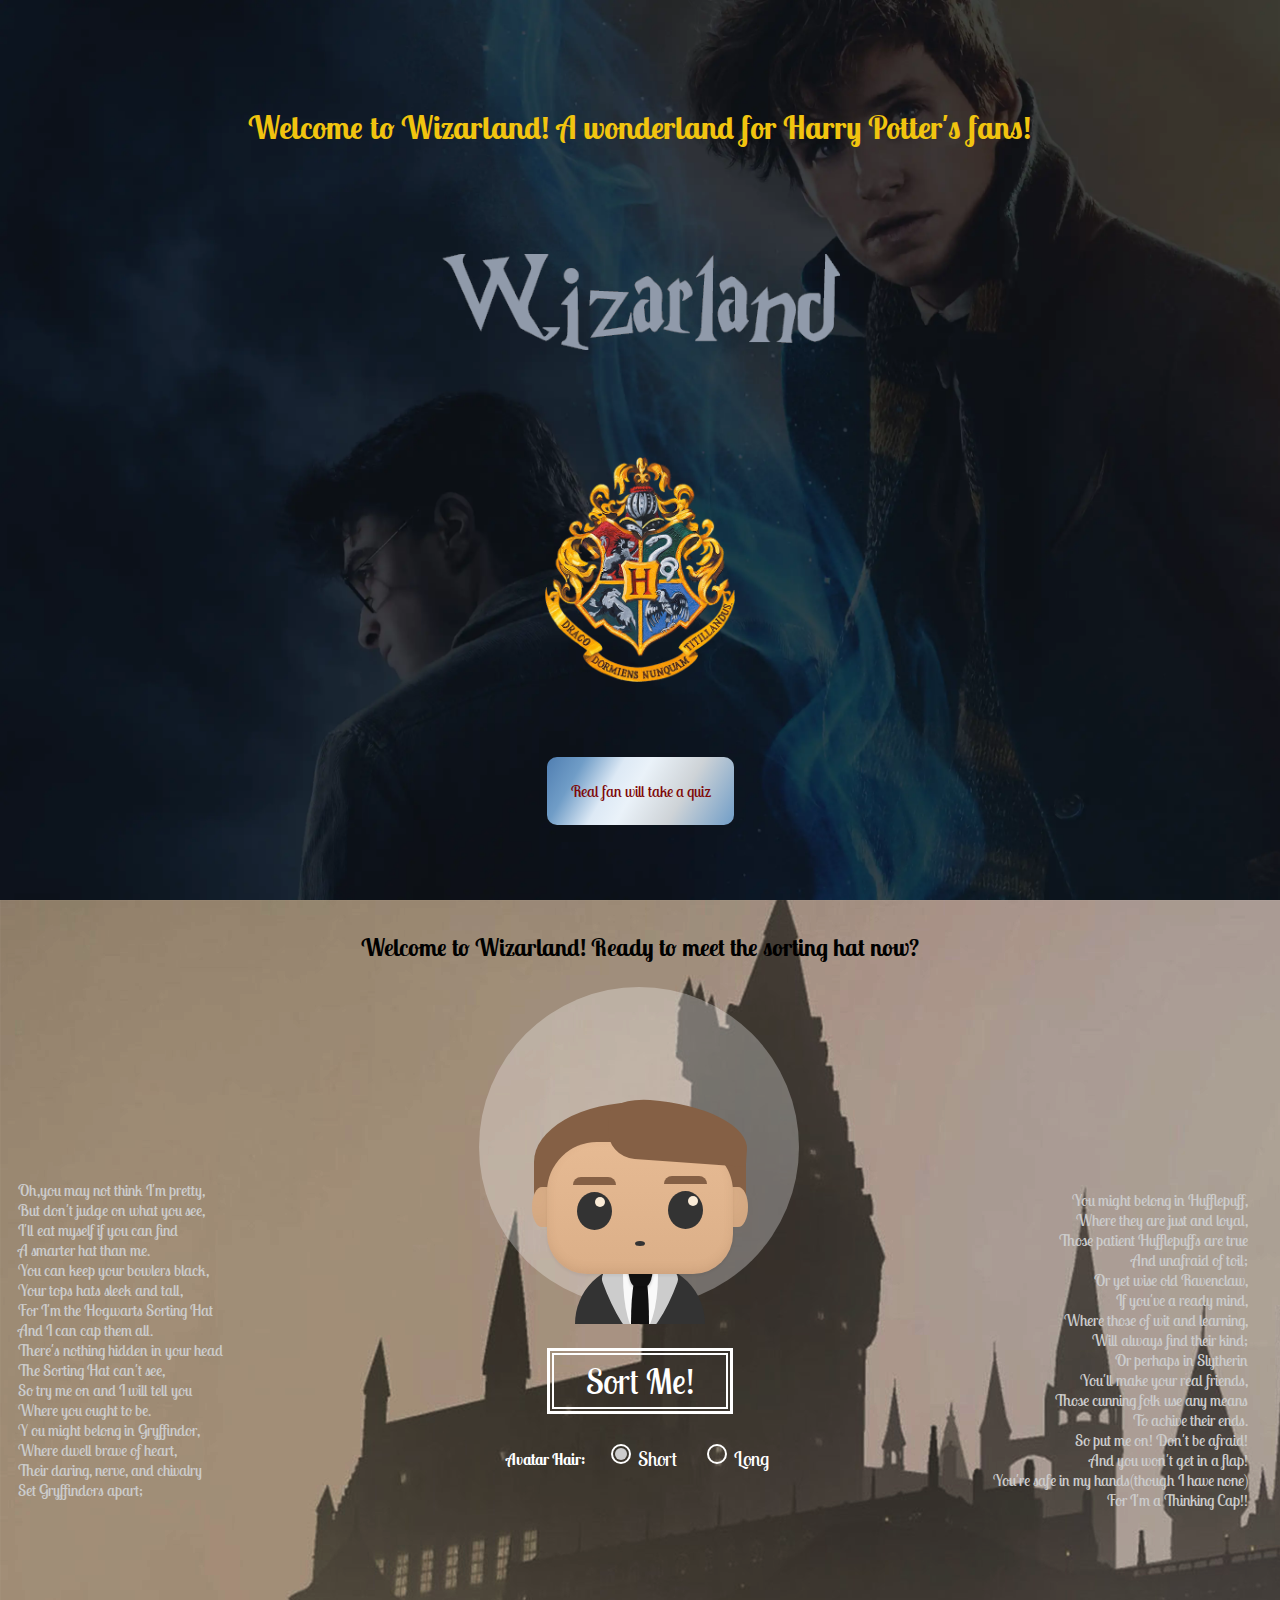
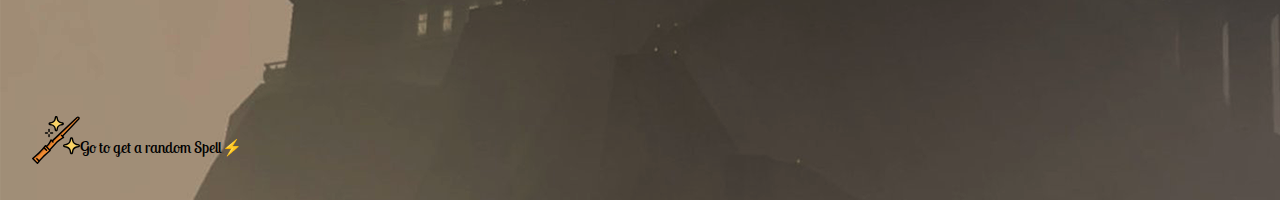
==== commit 5967b905: "added link to spell page" ====
--- a/index.html
+++ b/index.html
@@ -107,7 +107,10 @@
   </main>
 
   <footer>
-
+    <div class="go-to-spell-wrapper">
+      <img src="img/magician.svg" alt="magician icon" class="go-to-spell">
+      <span>Go to get a random Spell⚡</span>
+    </div>
   </footer>
 
   <script src="js/sortingHat.js"></script>
--- a/css/style.css
+++ b/css/style.css
@@ -12,6 +12,7 @@
 html {
   font-family: 'Lobster Two', cursive;
   overflow-x: hidden;
+  scroll-behavior: smooth;
 }
 
 a {
@@ -1311,6 +1312,38 @@
   }
 }
 
+footer {
+  position: relative;
+}
+
+footer .go-to-spell-wrapper {
+  width: 100%;
+  position: absolute;
+  bottom: 2rem;
+  left: 2rem;
+}
+
+footer .go-to-spell-wrapper .go-to-spell {
+  width: 3rem;
+}
+
+footer .go-to-spell-wrapper .go-to-spell:hover {
+  -webkit-transform: scale(1.1);
+      -ms-transform: scale(1.1);
+          transform: scale(1.1);
+  -webkit-transition: -webkit-transform 0.6s;
+  transition: -webkit-transform 0.6s;
+  -o-transition: transform 0.6s;
+  transition: transform 0.6s;
+  transition: transform 0.6s, -webkit-transform 0.6s;
+  cursor: pointer;
+}
+
+footer .go-to-spell-wrapper .go-to-spell + span {
+  position: absolute;
+  top: 40%;
+}
+
 #g-body {
   background: url("../img/hogwarts.png");
   background-attachment: fixed;
@@ -1349,6 +1382,43 @@
 
 #g-body .g-main .sticky-wrapper .icon-wrapper .big-icon .icon.big {
   width: 200px;
+}
+
+#g-body .g-main .sticky-wrapper .icon-wrapper .go-to-fp {
+  -webkit-box-ordinal-group: 2;
+      -ms-flex-order: 1;
+          order: 1;
+  position: relative;
+  width: 100%;
+}
+
+#g-body .g-main .sticky-wrapper .icon-wrapper .go-to-fp::before {
+  content: 'Go back to frontpage';
+  position: absolute;
+  left: 50%;
+  -webkit-transform: translateX(-50%);
+      -ms-transform: translateX(-50%);
+          transform: translateX(-50%);
+  top: -2.5rem;
+}
+
+#g-body .g-main .sticky-wrapper .icon-wrapper .go-to-fp .go-to-fp-img {
+  width: 135px;
+  display: block;
+  margin: 0 auto;
+}
+
+#g-body .g-main .sticky-wrapper .icon-wrapper .go-to-fp .go-to-fp-img:hover {
+  -webkit-transform: scale(1.1);
+      -ms-transform: scale(1.1);
+          transform: scale(1.1);
+  -webkit-filter: invert(100%);
+          filter: invert(100%);
+  -webkit-transition: -webkit-filter 0.3s;
+  transition: -webkit-filter 0.3s;
+  -o-transition: filter 0.3s;
+  transition: filter 0.3s;
+  transition: filter 0.3s, -webkit-filter 0.3s;
 }
 
 #g-body .g-main .sticky-wrapper .icon-wrapper .search-box {
@@ -1483,6 +1553,15 @@
   display: inline-block;
 }
 
+#g-body .g-main .module .allInfo .wand-img {
+  position: absolute;
+  /* For big screen */
+  /* For laptop */
+  width: 5vw;
+  bottom: 2rem;
+  left: 2rem;
+}
+
 #g-body .g-main .module .module-close-btn {
   width: 50px;
   margin-bottom: -20px;
@@ -1553,6 +1632,76 @@
   width: 100vw;
   height: 100vh;
   background: rgba(0, 0, 0, 0.4);
+}
+
+.hasWand {
+  position: relative;
+}
+
+.hasWand::before {
+  content: url(../img/wand.svg);
+  -webkit-filter: invert(94%) sepia(15%) saturate(334%) hue-rotate(190deg) brightness(103%) contrast(96%);
+          filter: invert(94%) sepia(15%) saturate(334%) hue-rotate(190deg) brightness(103%) contrast(96%);
+  width: 30px;
+  position: absolute;
+  bottom: 8px;
+  left: 8px;
+  -webkit-animation: wobble-vertical 2s linear infinite;
+          animation: wobble-vertical 2s linear infinite;
+}
+
+@-webkit-keyframes wobble-vertical {
+  16.65% {
+    -webkit-transform: translateY(8px);
+            transform: translateY(8px);
+  }
+  33.3% {
+    -webkit-transform: translateY(-6px);
+            transform: translateY(-6px);
+  }
+  49.95% {
+    -webkit-transform: translateY(4px);
+            transform: translateY(4px);
+  }
+  66.6% {
+    -webkit-transform: translateY(-2px);
+            transform: translateY(-2px);
+  }
+  83.25% {
+    -webkit-transform: translateY(1px);
+            transform: translateY(1px);
+  }
+  100% {
+    -webkit-transform: translateY(0);
+            transform: translateY(0);
+  }
+}
+
+@keyframes wobble-vertical {
+  16.65% {
+    -webkit-transform: translateY(8px);
+            transform: translateY(8px);
+  }
+  33.3% {
+    -webkit-transform: translateY(-6px);
+            transform: translateY(-6px);
+  }
+  49.95% {
+    -webkit-transform: translateY(4px);
+            transform: translateY(4px);
+  }
+  66.6% {
+    -webkit-transform: translateY(-2px);
+            transform: translateY(-2px);
+  }
+  83.25% {
+    -webkit-transform: translateY(1px);
+            transform: translateY(1px);
+  }
+  100% {
+    -webkit-transform: translateY(0);
+            transform: translateY(0);
+  }
 }
 
 #form {
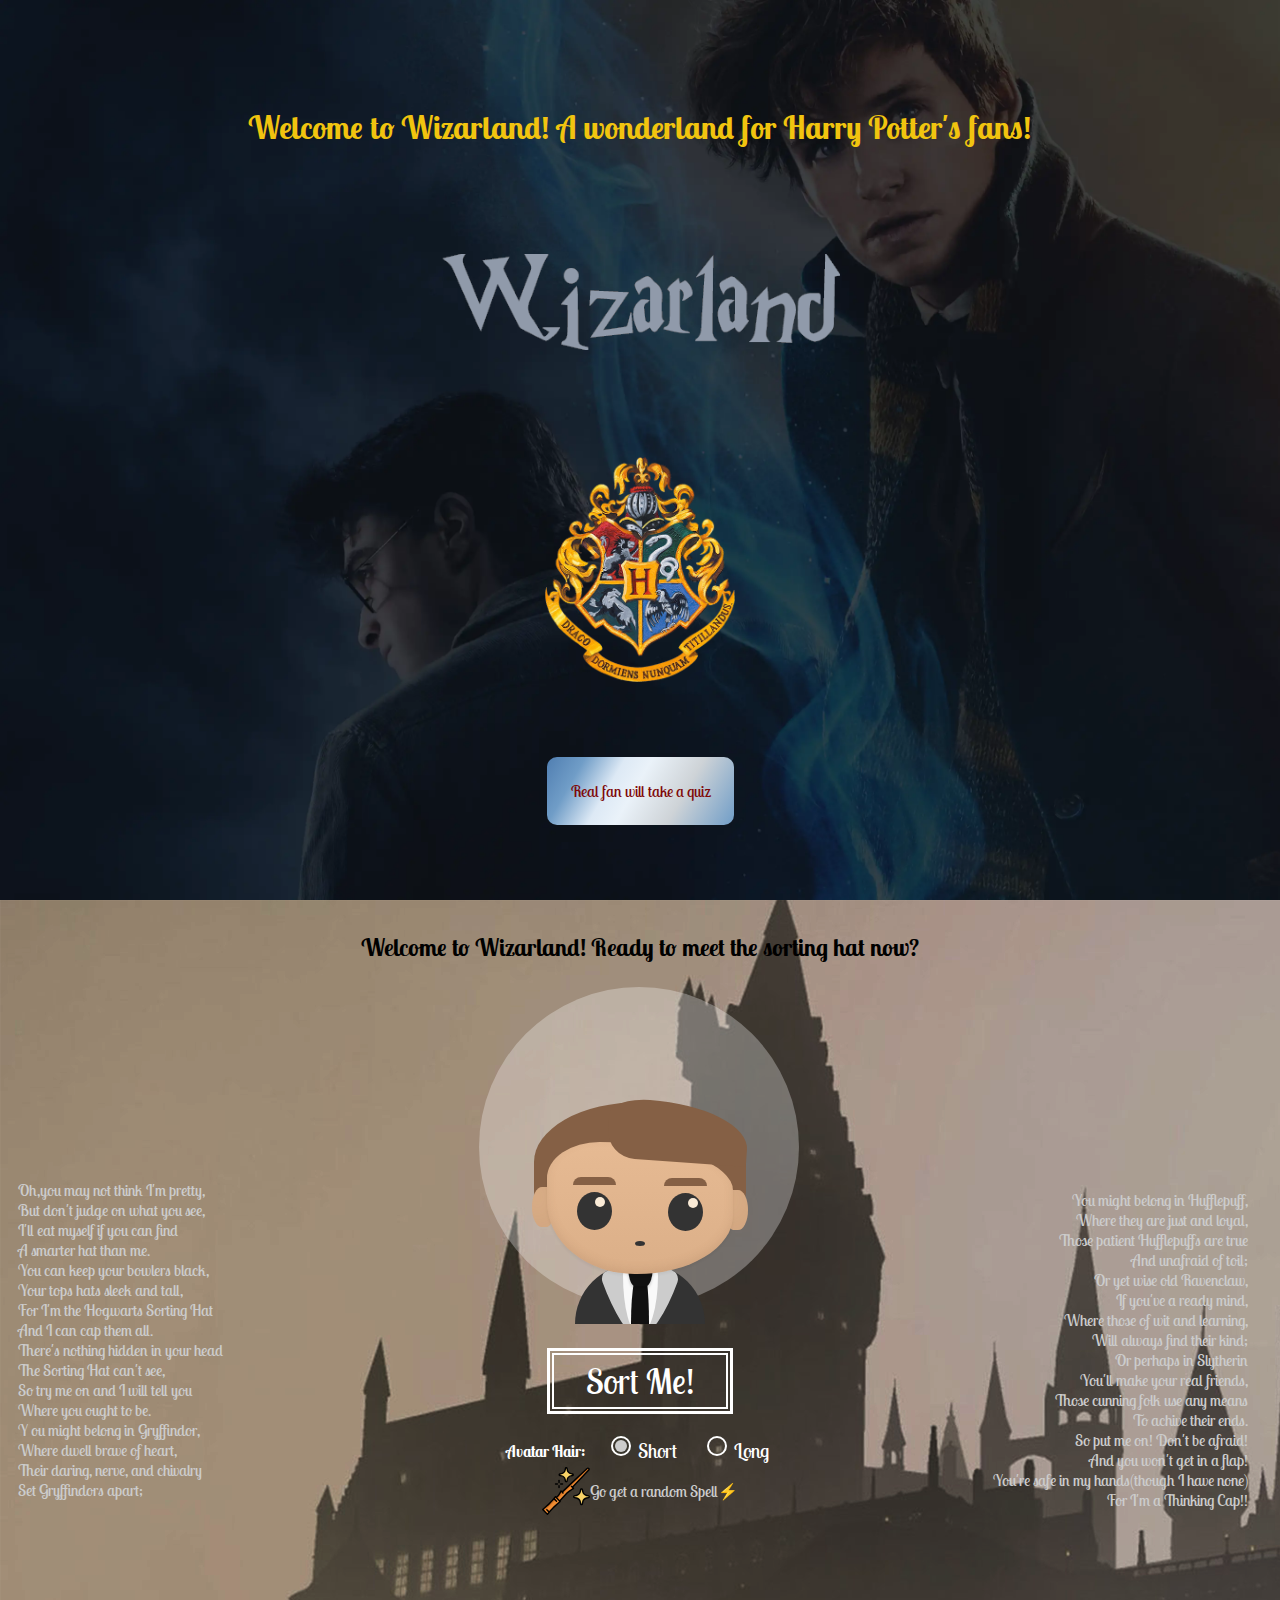
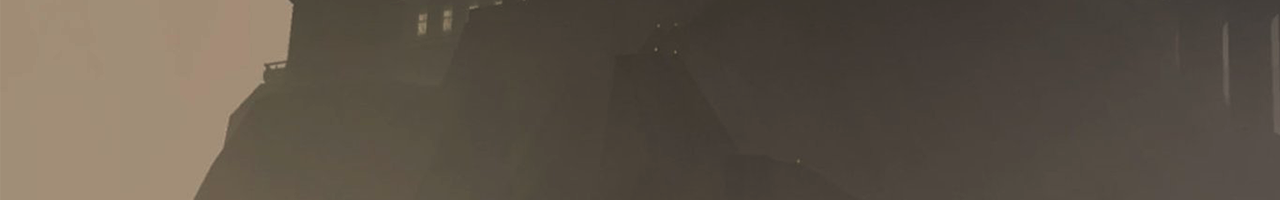
==== commit 2d7eb7d0: "display text when hover badge, some other styling changes" ====
--- a/index.html
+++ b/index.html
@@ -109,7 +109,7 @@
   <footer>
     <div class="go-to-spell-wrapper">
       <img src="img/magician.svg" alt="magician icon" class="go-to-spell">
-      <span>Go to get a random Spell⚡</span>
+      <a href="spell.html">Go get a random Spell⚡</a>
     </div>
   </footer>
 
--- a/css/style.css
+++ b/css/style.css
@@ -75,6 +75,18 @@
   border-radius: 5px;
 }
 
+#spell-body #spell-main .spell-card .spell-name {
+  font-size: 30px;
+}
+
+#spell-body #spell-main .spell-card .spell-effect {
+  font-size: 20px;
+}
+
+#spell-body #spell-main .spell-card .spell-type {
+  font-size: 20px;
+}
+
 #spell-body #spell-main .getSpell {
   display: block;
   margin: 2rem auto auto;
@@ -87,14 +99,15 @@
 #spell-body .goBackToFrontPage {
   padding: 20px 30px;
   border-color: #006daf;
+  font-size: 20px;
   border-radius: 50%;
   color: #006daf;
   position: relative;
   overflow: hidden;
   z-index: 1;
-  -webkit-transition: color 150ms ease-in-out;
-  -o-transition: color 150ms ease-in-out;
-  transition: color 150ms ease-in-out;
+  -webkit-transition: color 150ms ease-in-out 0.1s;
+  -o-transition: color 150ms ease-in-out 0.1s;
+  transition: color 150ms ease-in-out 0.1s;
 }
 
 #spell-body .goBackToFrontPage:after {
@@ -306,7 +319,7 @@
   background: linear-gradient(to bottom, #e6ba93, #dbaf88);
   -webkit-box-shadow: inset 0 -4px 10px rgba(133, 96, 69, 0.15), 0 2px 3px rgba(0, 0, 0, 0.05);
           box-shadow: inset 0 -4px 10px rgba(133, 96, 69, 0.15), 0 2px 3px rgba(0, 0, 0, 0.05);
-  border-radius: 50px 50px 40px 40px;
+  border-radius: 30% 76% 55% 50% / 29% 39% 47% 58%;
   z-index: 4;
 }
 
@@ -336,7 +349,7 @@
 
 .avatar__eyes.right {
   right: 30px;
-  top: 5.9rem;
+  top: 3.2em;
 }
 
 .avatar__eyes.right::after {
@@ -379,7 +392,7 @@
   right: -15px;
   left: auto;
   border-radius: 50% 100% 100% 50%;
-  top: 5.6rem;
+  top: 3rem;
 }
 
 .avatar__hair {
@@ -682,7 +695,7 @@
   display: -ms-flexbox;
   display: flex;
   max-width: 300px;
-  margin: 2em auto 0;
+  margin: 1.5rem auto 0;
   -webkit-box-align: center;
       -ms-flex-align: center;
           align-items: center;
@@ -730,6 +743,37 @@
   border-radius: 50%;
   left: -22px;
   top: 3px;
+}
+
+.avatar-gender.reminder::after {
+  content: "Click Name to go to relevant house.";
+  position: absolute;
+  left: 50%;
+  -webkit-transform: translate(-50%, -26px);
+      -ms-transform: translate(-50%, -26px);
+          transform: translate(-50%, -26px);
+  -webkit-animation: show 2s linear infinite;
+          animation: show 2s linear infinite;
+  font-size: 16px;
+  color: #f4d946;
+}
+
+@-webkit-keyframes show {
+  0% {
+    opacity: 0;
+  }
+  100% {
+    opacity: 1;
+  }
+}
+
+@keyframes show {
+  0% {
+    opacity: 0;
+  }
+  100% {
+    opacity: 1;
+  }
 }
 
 .main-content__wrapper,
@@ -755,6 +799,17 @@
   transition: opacity 0.4s ease 2.3s;
   width: auto;
   opacity: 1;
+}
+
+.sorting-hat.animate .sorting-hat__answer:hover {
+  -webkit-transform: scale(1.05);
+      -ms-transform: scale(1.05);
+          transform: scale(1.05);
+  -webkit-transition: -webkit-transform 0.2s;
+  transition: -webkit-transform 0.2s;
+  -o-transition: transform 0.2s;
+  transition: transform 0.2s;
+  transition: transform 0.2s, -webkit-transform 0.2s;
 }
 
 .sorting-hat.animate .sorting-hat__top {
@@ -833,8 +888,8 @@
 
 #front-page-header .frontPageBadge {
   width: 190px;
-  -webkit-animation: spinIn 2s both 1s;
-          animation: spinIn 2s both 1s;
+  -webkit-animation: spinIn 2s both;
+          animation: spinIn 2s both;
 }
 
 #front-page-header .spell {
@@ -1317,31 +1372,53 @@
 }
 
 footer .go-to-spell-wrapper {
-  width: 100%;
-  position: absolute;
-  bottom: 2rem;
-  left: 2rem;
+  position: absolute;
+  bottom: calc(100vh - 615px);
+  left: 50%;
+  -webkit-transform: translateX(-50%);
+      -ms-transform: translateX(-50%);
+          transform: translateX(-50%);
+  display: -webkit-box;
+  display: -ms-flexbox;
+  display: flex;
+  -webkit-box-align: center;
+      -ms-flex-align: center;
+          align-items: center;
 }
 
 footer .go-to-spell-wrapper .go-to-spell {
   width: 3rem;
+  -webkit-animation: tada 1s infinite;
+          animation: tada 1s infinite;
 }
 
 footer .go-to-spell-wrapper .go-to-spell:hover {
   -webkit-transform: scale(1.1);
       -ms-transform: scale(1.1);
           transform: scale(1.1);
-  -webkit-transition: -webkit-transform 0.6s;
-  transition: -webkit-transform 0.6s;
-  -o-transition: transform 0.6s;
-  transition: transform 0.6s;
-  transition: transform 0.6s, -webkit-transform 0.6s;
+  -webkit-transition: -webkit-transform 0.2s;
+  transition: -webkit-transform 0.2s;
+  -o-transition: transform 0.2s;
+  transition: transform 0.2s;
+  transition: transform 0.2s, -webkit-transform 0.2s;
   cursor: pointer;
 }
 
-footer .go-to-spell-wrapper .go-to-spell + span {
-  position: absolute;
-  top: 40%;
+footer .go-to-spell-wrapper a {
+  color: #ccc;
+}
+
+footer .go-to-spell-wrapper a:hover {
+  -webkit-transform: scale(1.1);
+      -ms-transform: scale(1.1);
+          transform: scale(1.1);
+  font-size: 18px;
+  text-indent: 10px;
+  -webkit-transition: font-size 0.2s, text-indent 0.1s, -webkit-transform 0.2s;
+  transition: font-size 0.2s, text-indent 0.1s, -webkit-transform 0.2s;
+  -o-transition: transform 0.2s, font-size 0.2s, text-indent 0.1s;
+  transition: transform 0.2s, font-size 0.2s, text-indent 0.1s;
+  transition: transform 0.2s, font-size 0.2s, text-indent 0.1s, -webkit-transform 0.2s;
 }
 
 #g-body {
@@ -1380,6 +1457,25 @@
   height: 100vh;
 }
 
+#g-body .g-main .sticky-wrapper .icon-wrapper .big-icon {
+  display: -webkit-box;
+  display: -ms-flexbox;
+  display: flex;
+  -webkit-box-orient: vertical;
+  -webkit-box-direction: normal;
+      -ms-flex-direction: column;
+          flex-direction: column;
+  -webkit-box-align: center;
+      -ms-flex-align: center;
+          align-items: center;
+}
+
+#g-body .g-main .sticky-wrapper .icon-wrapper .big-icon::after {
+  content: attr(data-info);
+  font-size: 20px;
+  margin-top: .5rem;
+}
+
 #g-body .g-main .sticky-wrapper .icon-wrapper .big-icon .icon.big {
   width: 200px;
 }
@@ -1389,7 +1485,10 @@
       -ms-flex-order: 1;
           order: 1;
   position: relative;
-  width: 100%;
+  width: -webkit-min-content;
+  width: -moz-min-content;
+  width: min-content;
+  background: transparent;
 }
 
 #g-body .g-main .sticky-wrapper .icon-wrapper .go-to-fp::before {
@@ -1400,6 +1499,10 @@
       -ms-transform: translateX(-50%);
           transform: translateX(-50%);
   top: -2.5rem;
+  width: -webkit-max-content;
+  width: -moz-max-content;
+  width: max-content;
+  color: #333;
 }
 
 #g-body .g-main .sticky-wrapper .icon-wrapper .go-to-fp .go-to-fp-img {
@@ -1459,6 +1562,17 @@
   -ms-grid-rows: 2fr (1fr)[4];
       grid-template-rows: 2fr repeat(4, 1fr);
   cursor: pointer;
+}
+
+#g-body .g-main .list-wrapper .role:hover {
+  -webkit-transform: scale(1.03);
+      -ms-transform: scale(1.03);
+          transform: scale(1.03);
+  -webkit-transition: -webkit-transform 0.2s;
+  transition: -webkit-transform 0.2s;
+  -o-transition: transform 0.2s;
+  transition: transform 0.2s;
+  transition: transform 0.2s, -webkit-transform 0.2s;
 }
 
 #g-body .g-main .list-wrapper .role > * {
@@ -1704,6 +1818,17 @@
   }
 }
 
+.icon.small:hover {
+  -webkit-transform: scale(1.05);
+      -ms-transform: scale(1.05);
+          transform: scale(1.05);
+  -webkit-transition: -webkit-transform 0.2s;
+  transition: -webkit-transform 0.2s;
+  -o-transition: transform 0.2s;
+  transition: transform 0.2s;
+  transition: transform 0.2s, -webkit-transform 0.2s;
+}
+
 #form {
   width: 65%;
   margin-left: 35%;
@@ -1711,7 +1836,6 @@
 
 .right {
   text-align: right;
-  margin-top: -45px;
 }
 
 .center {
@@ -1754,4 +1878,94 @@
     width: 94%;
   }
 }
+
+#quiz-body {
+  background: center/cover no-repeat url(https://images.unsplash.com/photo-1551269901-5c5e14c25df7?ixlib=rb-1.2.1&ixid=eyJhcHBfaWQiOjEyMDd9&auto=format&fit=crop&w=1950&q=80);
+  display: -webkit-box;
+  display: -ms-flexbox;
+  display: flex;
+  -webkit-box-orient: vertical;
+  -webkit-box-direction: normal;
+      -ms-flex-direction: column;
+          flex-direction: column;
+  -webkit-box-pack: center;
+      -ms-flex-pack: center;
+          justify-content: center;
+  height: 100vh;
+  width: 100vw;
+  -webkit-box-align: center;
+      -ms-flex-align: center;
+          align-items: center;
+}
+
+#quiz-body .go-to-fp {
+  -webkit-box-ordinal-group: 2;
+      -ms-flex-order: 1;
+          order: 1;
+  position: relative;
+  width: -webkit-min-content;
+  width: -moz-min-content;
+  width: min-content;
+  background: transparent;
+}
+
+#quiz-body .go-to-fp::before {
+  content: 'Go back to frontpage';
+  position: absolute;
+  left: 50%;
+  -webkit-transform: translateX(-50%);
+      -ms-transform: translateX(-50%);
+          transform: translateX(-50%);
+  top: -2.5rem;
+  color: #d2dae2;
+  font-size: 20px;
+  width: -webkit-max-content;
+  width: -moz-max-content;
+  width: max-content;
+}
+
+#quiz-body .go-to-fp .go-to-fp-img {
+  width: 135px;
+  display: block;
+  margin: 0 auto;
+  -webkit-filter: invert(67%) sepia(41%) saturate(4017%) hue-rotate(178deg) brightness(100%) contrast(91%);
+          filter: invert(67%) sepia(41%) saturate(4017%) hue-rotate(178deg) brightness(100%) contrast(91%);
+}
+
+#quiz-body .go-to-fp .go-to-fp-img:hover {
+  -webkit-transform: scale(1.1);
+      -ms-transform: scale(1.1);
+          transform: scale(1.1);
+  -webkit-filter: invert(33%) sepia(36%) saturate(2257%) hue-rotate(339deg) brightness(101%) contrast(94%);
+          filter: invert(33%) sepia(36%) saturate(2257%) hue-rotate(339deg) brightness(101%) contrast(94%);
+  -webkit-transition: -webkit-filter 0.5s, -webkit-transform 0.3s;
+  transition: -webkit-filter 0.5s, -webkit-transform 0.3s;
+  -o-transition: filter 0.5s, transform 0.3s;
+  transition: filter 0.5s, transform 0.3s;
+  transition: filter 0.5s, transform 0.3s, -webkit-filter 0.5s, -webkit-transform 0.3s;
+}
+
+.container {
+  /* border: 2px solid black; */
+  /* background: rgba(0, 0, 20, 0.3); */
+  height: -webkit-max-content;
+  height: -moz-max-content;
+  height: max-content;
+  border: 2px solid #ccc;
+  background: rgba(227, 227, 240, 0.7);
+}
+
+.container .center h1 {
+  margin-bottom: 2rem;
+}
+
+.scoreAndQuestionArea {
+  display: -webkit-box;
+  display: -ms-flexbox;
+  display: flex;
+  -webkit-box-pack: justify;
+      -ms-flex-pack: justify;
+          justify-content: space-between;
+  margin-bottom: 1rem;
+}
 /*# sourceMappingURL=style.css.map */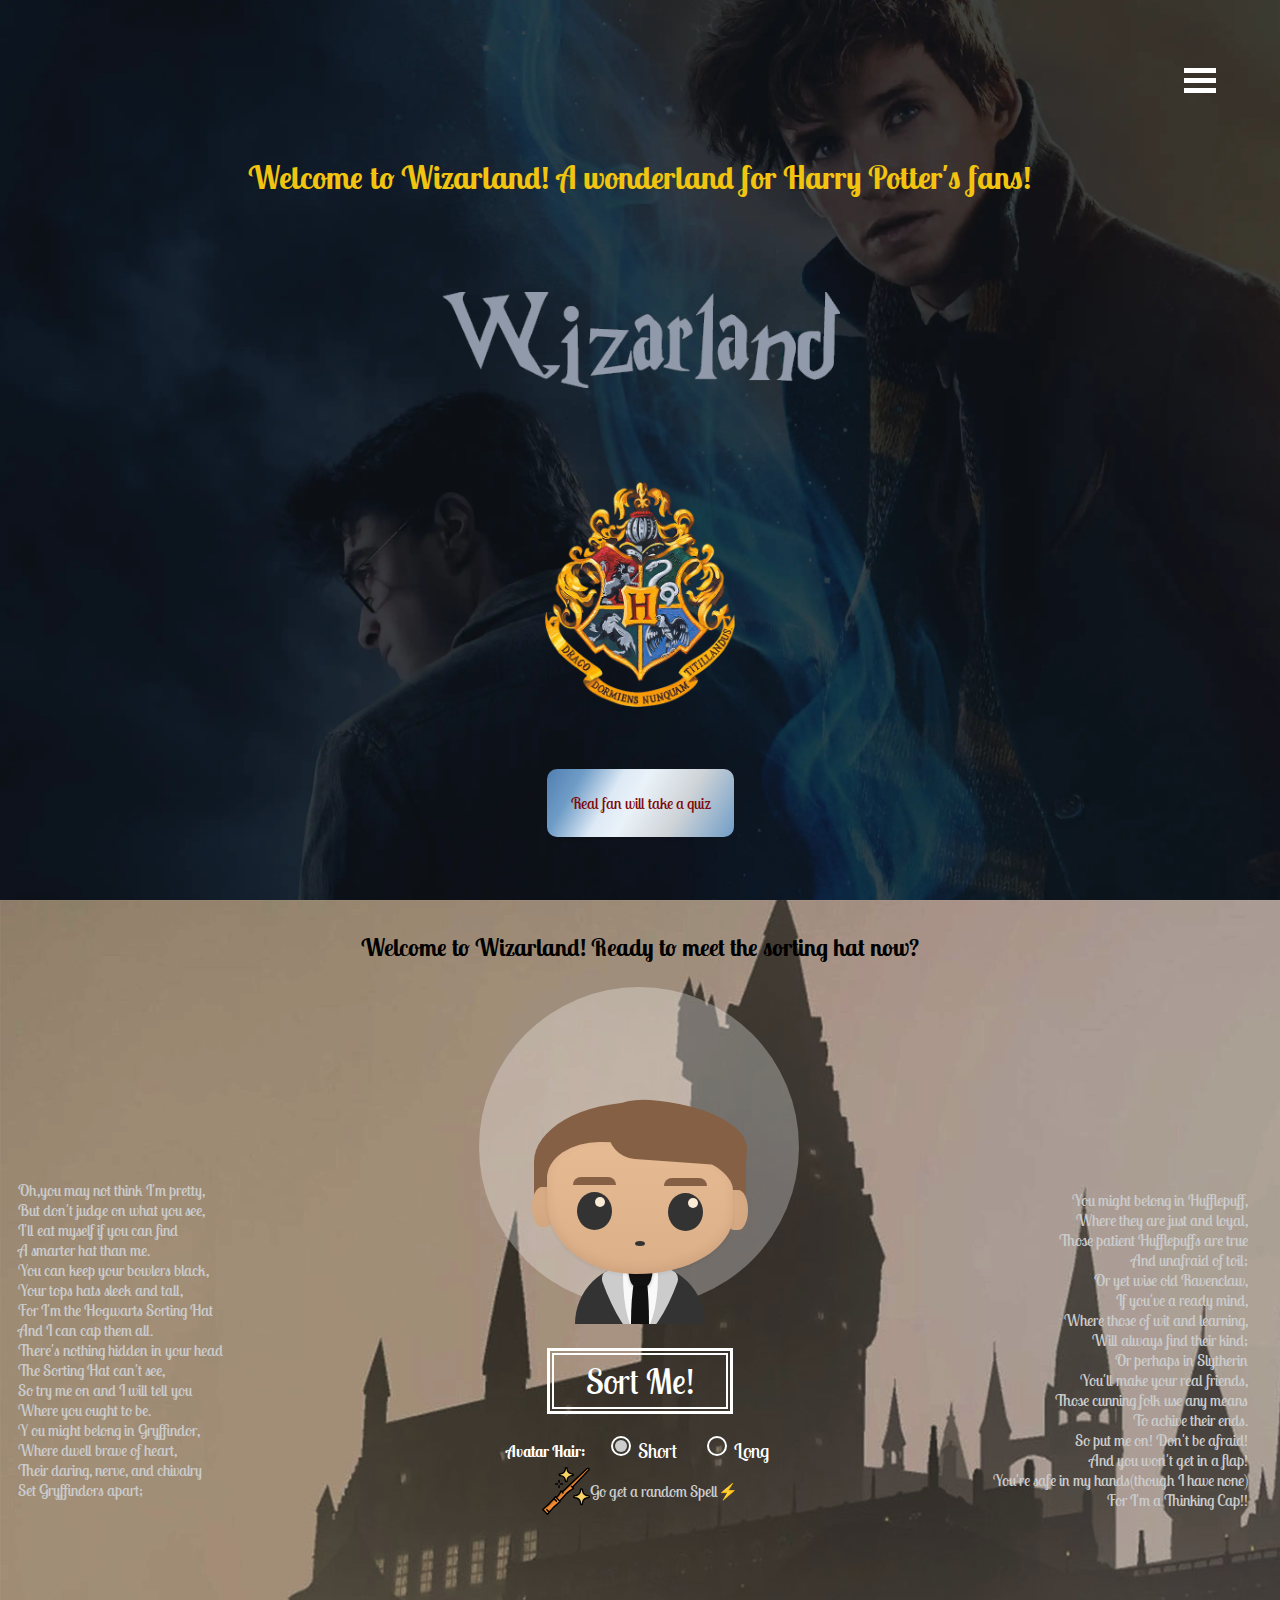
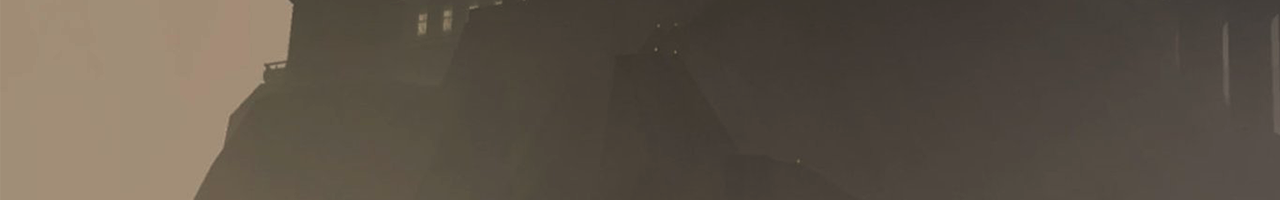
==== commit c4a7254b: "added footer and other info, roughly done" ====
--- a/index.html
+++ b/index.html
@@ -12,6 +12,43 @@
 
 <body>
   <header id="front-page-header">
+
+    <menu>
+      <div class="full-menu">
+        <nav id="menu" class="menu">
+          <ul>
+            <!-- <li class="home">Home</li> -->
+            <a href="gryffindor.html">
+              <li class="house-menu">Gryffindor</li>
+            </a>
+            <a href="hufflepuff.html">
+              <li class="house-menu">Hufflepuff</li>
+            </a>
+            <a href="ravenclaw.html">
+              <li class="house-menu">Ravenclaw</li>
+            </a>
+            <a href="slytherin.html">
+              <li class="house-menu">Slytherin</li>
+            </a>
+            <a href="spell.html">
+              <li class="spell-menu">Spell</li>
+            </a>
+            <a href="quiz.html">
+              <li class="quiz-menu">Quiz</li>
+            </a>
+          </ul>
+        </nav>
+        <p class="project-info"> Shan Mi | Nackademin FEND 19 | Individuel Project
+        </p>
+      </div>
+
+      <div class="hamburguer">
+        <div class="lines line-top"></div>
+        <div class="lines line-mid"></div>
+        <div class="lines line-bottom"></div>
+      </div>
+    </menu>
+
     <h1>Welcome to Wizarland! A wonderland for Harry Potter's fans!</h1>
     <img src="img/title.png" alt="Wizarland title image" class="title">
     <img class="frontPageBadge" src="img/hogwartscrest.png" alt="hogwartscrest image">
--- a/css/style.css
+++ b/css/style.css
@@ -1388,8 +1388,8 @@
 
 footer .go-to-spell-wrapper .go-to-spell {
   width: 3rem;
-  -webkit-animation: tada 1s infinite;
-          animation: tada 1s infinite;
+  -webkit-animation: tada 1.2s infinite;
+          animation: tada 1.2s infinite;
 }
 
 footer .go-to-spell-wrapper .go-to-spell:hover {
@@ -1419,6 +1419,239 @@
   -o-transition: transform 0.2s, font-size 0.2s, text-indent 0.1s;
   transition: transform 0.2s, font-size 0.2s, text-indent 0.1s;
   transition: transform 0.2s, font-size 0.2s, text-indent 0.1s, -webkit-transform 0.2s;
+}
+
+@-webkit-keyframes zoom {
+  0%,
+  100% {
+    -webkit-transform: scale(1);
+            transform: scale(1);
+  }
+  50% {
+    -webkit-transform: scale(1.1);
+            transform: scale(1.1);
+  }
+}
+
+@keyframes zoom {
+  0%,
+  100% {
+    -webkit-transform: scale(1);
+            transform: scale(1);
+  }
+  50% {
+    -webkit-transform: scale(1.1);
+            transform: scale(1.1);
+  }
+}
+
+.full-menu,
+.content {
+  width: 100%;
+  height: 100%;
+  display: -webkit-box;
+  display: -ms-flexbox;
+  display: flex;
+  -webkit-box-align: center;
+      -ms-flex-align: center;
+          align-items: center;
+  -webkit-box-pack: center;
+      -ms-flex-pack: center;
+          justify-content: center;
+}
+
+.content {
+  background-image: url(https://s3.amazonaws.com/StartupStockPhotos/20140808_StartupStockPhotos/96.jpg);
+  background-size: cover;
+  font-size: 3em;
+}
+
+.full-menu {
+  position: fixed;
+  background-color: #1e88e5;
+  opacity: 0.5;
+  -webkit-transform: translateX(100%);
+      -ms-transform: translateX(100%);
+          transform: translateX(100%);
+  -webkit-transition: all 400ms ease-in;
+  -o-transition: all 400ms ease-in;
+  transition: all 400ms ease-in;
+  background-color: #026873;
+  background-image: -webkit-gradient(linear, left top, right top, color-stop(50%, rgba(255, 255, 255, 0.07)), color-stop(50%, transparent)), -webkit-gradient(linear, left top, right top, color-stop(50%, rgba(255, 255, 255, 0.13)), color-stop(50%, transparent)), -webkit-gradient(linear, left top, right top, color-stop(50%, transparent), color-stop(50%, rgba(255, 255, 255, 0.17))), -webkit-gradient(linear, left top, right top, color-stop(50%, transparent), color-stop(50%, rgba(255, 255, 255, 0.19)));
+  background-image: -o-linear-gradient(left, rgba(255, 255, 255, 0.07) 50%, transparent 50%), -o-linear-gradient(left, rgba(255, 255, 255, 0.13) 50%, transparent 50%), -o-linear-gradient(left, transparent 50%, rgba(255, 255, 255, 0.17) 50%), -o-linear-gradient(left, transparent 50%, rgba(255, 255, 255, 0.19) 50%);
+  background-image: linear-gradient(90deg, rgba(255, 255, 255, 0.07) 50%, transparent 50%), linear-gradient(90deg, rgba(255, 255, 255, 0.13) 50%, transparent 50%), linear-gradient(90deg, transparent 50%, rgba(255, 255, 255, 0.17) 50%), linear-gradient(90deg, transparent 50%, rgba(255, 255, 255, 0.19) 50%);
+  background-size: 13px, 29px, 37px, 53px;
+}
+
+.full-menu .project-info {
+  position: absolute;
+  bottom: 0;
+  -webkit-transform: translateY(-2rem);
+      -ms-transform: translateY(-2rem);
+          transform: translateY(-2rem);
+}
+
+.full-menu li {
+  font-size: 4em;
+  color: #fff;
+  opacity: 0;
+  -webkit-transform: translateY(2%);
+      -ms-transform: translateY(2%);
+          transform: translateY(2%);
+  -webkit-transition: all 300ms ease-in;
+  -o-transition: all 300ms ease-in;
+  transition: all 300ms ease-in;
+  cursor: pointer;
+}
+
+.full-menu li:after {
+  content: "";
+  position: absolute;
+  height: 5px;
+  width: 0%;
+  left: 0;
+  bottom: 0;
+  background-color: #fff;
+  -webkit-transition: width 200ms ease-in;
+  -o-transition: width 200ms ease-in;
+  transition: width 200ms ease-in;
+}
+
+.full-menu li:hover:after {
+  width: 100%;
+}
+
+.full-menu ul {
+  list-style: none;
+}
+
+.full-menu.active {
+  -webkit-transform: translateX(-50%);
+      -ms-transform: translateX(-50%);
+          transform: translateX(-50%);
+  opacity: 1;
+  z-index: 20;
+  top: 0;
+}
+
+.full-menu.active .menu {
+  text-align: center;
+}
+
+.full-menu.active .menu ul {
+  font-size: calc(10px + (26 - 14) * ((80vw - 300px) / (1600 - 300)));
+}
+
+.full-menu.active .menu ul > *:not(:last-child) {
+  margin-bottom: .5rem;
+}
+
+.full-menu.active .house-menu:nth-of-type(1) {
+  -webkit-transition-delay: .3s;
+       -o-transition-delay: .3s;
+          transition-delay: .3s;
+}
+
+.full-menu.active .house-menu:nth-of-type(2) {
+  -webkit-transition-delay: .4s;
+       -o-transition-delay: .4s;
+          transition-delay: .4s;
+}
+
+.full-menu.active .house-menu:nth-of-type(3) {
+  -webkit-transition-delay: .5s;
+       -o-transition-delay: .5s;
+          transition-delay: .5s;
+}
+
+.full-menu.active .house-menu:nth-of-type(4) {
+  -webkit-transition-delay: .6s;
+       -o-transition-delay: .6s;
+          transition-delay: .6s;
+}
+
+.full-menu.active .spell-menu {
+  -webkit-transition-delay: .7s;
+       -o-transition-delay: .7s;
+          transition-delay: .7s;
+  margin-top: 2rem;
+}
+
+.full-menu.active .quiz-menu {
+  -webkit-transition-delay: .8s;
+       -o-transition-delay: .8s;
+          transition-delay: .8s;
+}
+
+.full-menu.active li {
+  opacity: 1;
+  -webkit-transform: translateX(0%);
+      -ms-transform: translateX(0%);
+          transform: translateX(0%);
+}
+
+.full-menu.active li:hover {
+  -webkit-animation: zoom 200ms ease-in;
+          animation: zoom 200ms ease-in;
+}
+
+.hamburguer {
+  position: fixed;
+  width: 2em;
+  height: 2em;
+  margin: 7vh 5vw;
+  z-index: 21;
+  cursor: pointer;
+  top: 0;
+  right: 0;
+}
+
+.hamburguer:hover {
+  -webkit-animation: zoom 300ms ease-in;
+          animation: zoom 300ms ease-in;
+}
+
+.lines {
+  background-color: #fff;
+  width: 100%;
+  height: 5px;
+  margin: 5px 0;
+  -webkit-transition: all 450ms ease-in;
+  -o-transition: all 450ms ease-in;
+  transition: all 450ms ease-in;
+}
+
+.close-hamburguer .lines {
+  cursor: pointer;
+}
+
+.close-hamburguer .line-top {
+  -webkit-transform: translateY(200%) rotate(45deg);
+      -ms-transform: translateY(200%) rotate(45deg);
+          transform: translateY(200%) rotate(45deg);
+}
+
+.close-hamburguer .line-mid {
+  opacity: 0;
+}
+
+.close-hamburguer .line-bottom {
+  -webkit-transform: translateY(-200%) rotate(135deg);
+      -ms-transform: translateY(-200%) rotate(135deg);
+          transform: translateY(-200%) rotate(135deg);
+}
+
+footer {
+  width: 100%;
+  text-align: center;
+}
+
+footer .project-info {
+  bottom: 0;
+  -webkit-transform: translateY(-2rem);
+      -ms-transform: translateY(-2rem);
+          transform: translateY(-2rem);
+  color: #ccc;
 }
 
 #g-body {
@@ -1498,7 +1731,7 @@
   -webkit-transform: translateX(-50%);
       -ms-transform: translateX(-50%);
           transform: translateX(-50%);
-  top: -2.5rem;
+  top: -2rem;
   width: -webkit-max-content;
   width: -moz-max-content;
   width: max-content;
@@ -1506,9 +1739,11 @@
 }
 
 #g-body .g-main .sticky-wrapper .icon-wrapper .go-to-fp .go-to-fp-img {
-  width: 135px;
+  width: 10vw;
   display: block;
   margin: 0 auto;
+  min-width: 80px;
+  max-width: 150px;
 }
 
 #g-body .g-main .sticky-wrapper .icon-wrapper .go-to-fp .go-to-fp-img:hover {
@@ -1525,11 +1760,13 @@
 }
 
 #g-body .g-main .sticky-wrapper .icon-wrapper .search-box {
-  width: 260px;
   padding: 20px 35px;
   border: 1px solid white;
   border-radius: 5px;
   font-size: 16px;
+  min-width: 180px;
+  width: 40vw;
+  max-width: 260px;
 }
 
 #g-body .g-main .sticky-wrapper .icon-wrapper .small-icon-wrapper {
@@ -1945,6 +2182,14 @@
   transition: filter 0.5s, transform 0.3s, -webkit-filter 0.5s, -webkit-transform 0.3s;
 }
 
+#quiz-body #quiz-footer {
+  -webkit-box-ordinal-group: 3;
+      -ms-flex-order: 2;
+          order: 2;
+  margin-bottom: -1rem;
+  margin-top: 4rem;
+}
+
 .container {
   /* border: 2px solid black; */
   /* background: rgba(0, 0, 20, 0.3); */
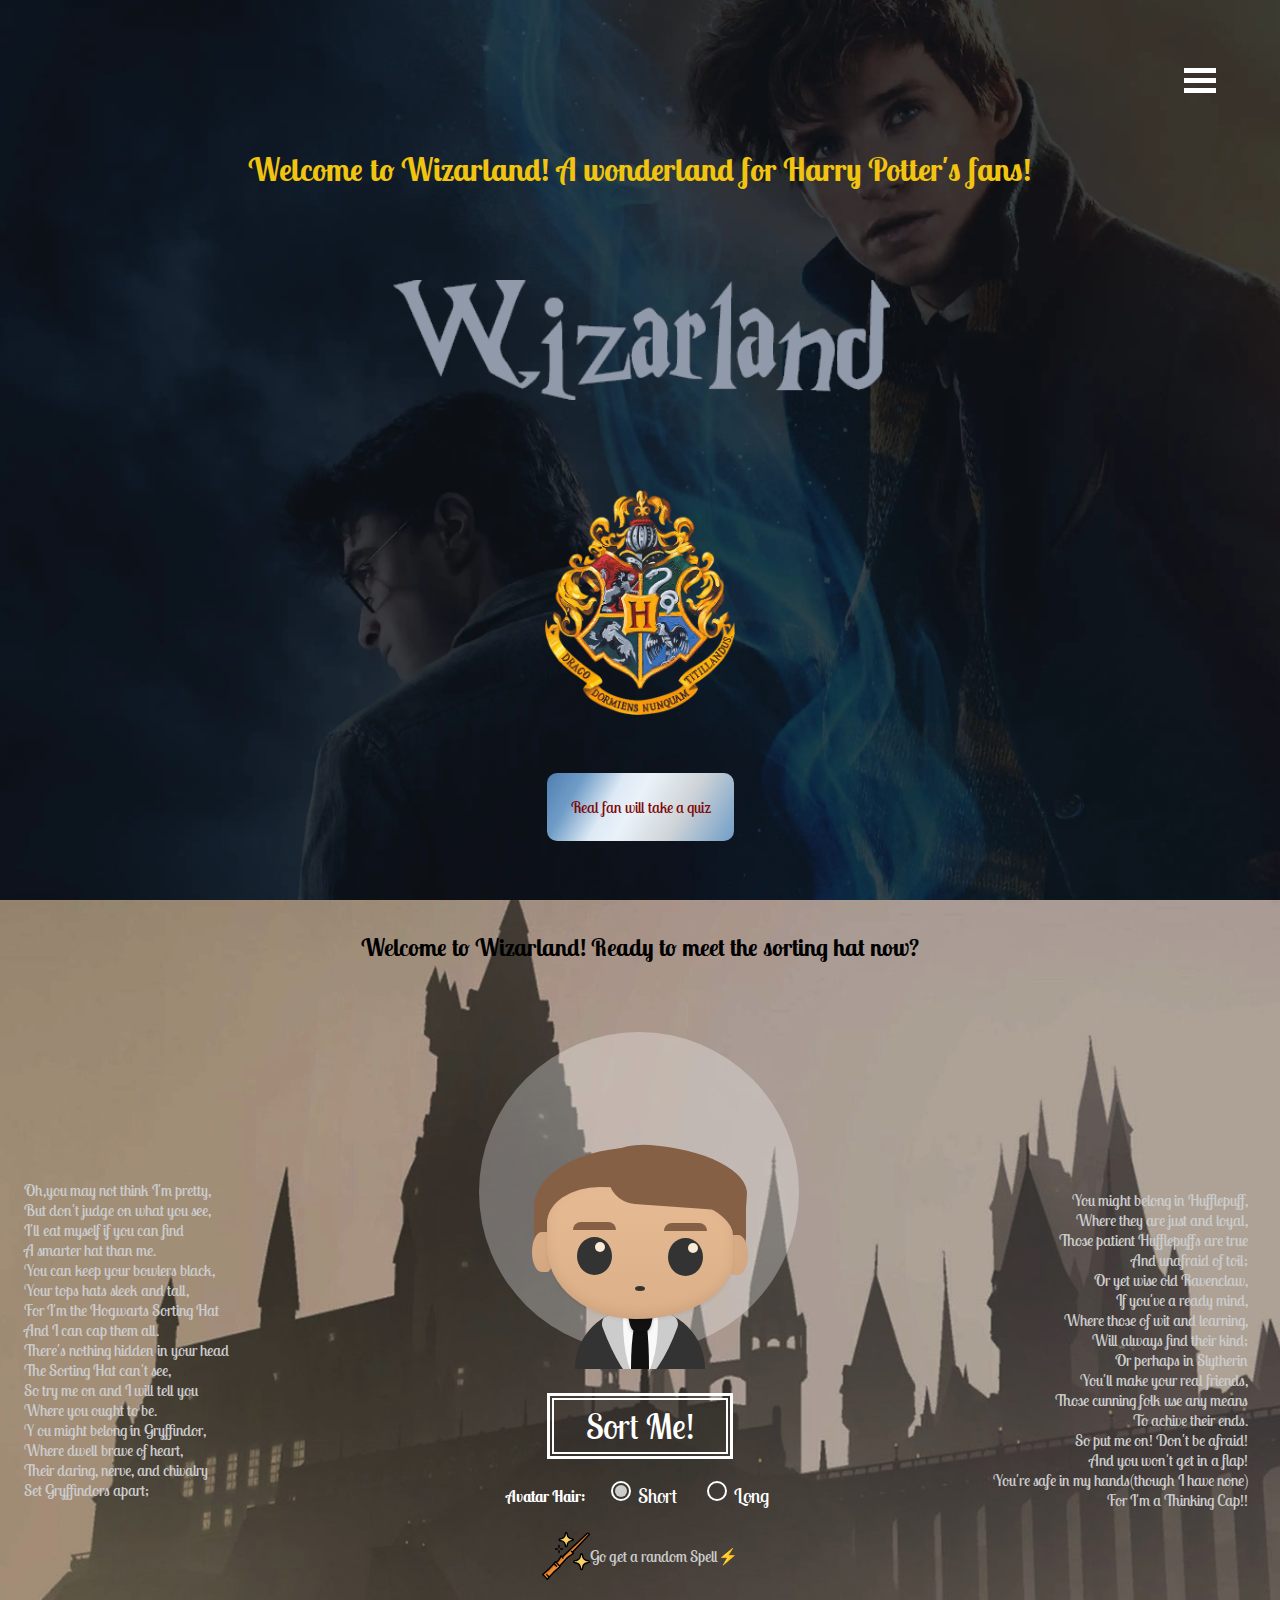
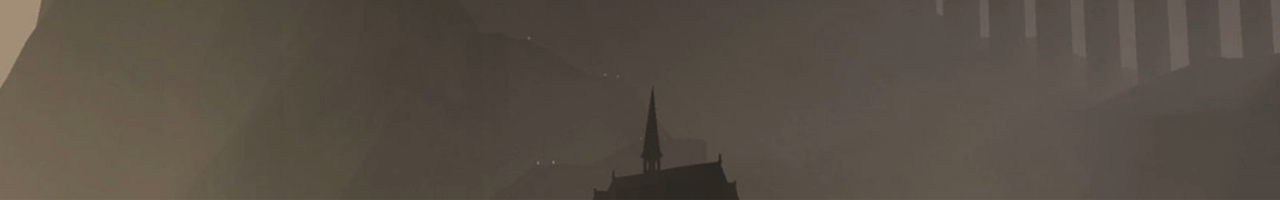
==== commit 4023da68: "responsive adjustment" ====
--- a/index.html
+++ b/index.html
@@ -102,22 +102,22 @@
 
     <div class="poem pull-left">
       <pre>
-      Oh,you may not think I'm pretty,
-      But don't judge on what you see,
-      I'll eat myself if you can find
-      A smarter hat than me.
-      You can keep your bowlers black,
-      Your tops hats sleek and tall,
-      For I'm the Hogwarts Sorting Hat
-      And I can cap them all.
-      There's nothing hidden in your head
-      The Sorting Hat can't see,
-      So try me on and I will tell you
-      Where you ought to be.
-      Y ou might belong in Gryffindor,
-      Where dwell brave of heart,
-      Their daring, nerve, and chivalry
-      Set Gryffindors apart;
+        Oh,you may not think I'm pretty,
+        But don't judge on what you see,
+        I'll eat myself if you can find
+        A smarter hat than me.
+        You can keep your bowlers black,
+        Your tops hats sleek and tall,
+        For I'm the Hogwarts Sorting Hat
+        And I can cap them all.
+        There's nothing hidden in your head
+        The Sorting Hat can't see,
+        So try me on and I will tell you
+        Where you ought to be.
+        Y ou might belong in Gryffindor,
+        Where dwell brave of heart,
+        Their daring, nerve, and chivalry
+        Set Gryffindors apart;
       </pre>
 
     </div>
--- a/css/style.css
+++ b/css/style.css
@@ -49,6 +49,7 @@
 
 #spell-body #spell-header .spell-title {
   color: #ccc;
+  text-align: center;
 }
 
 #spell-body #spell-main .spell-card {
@@ -73,6 +74,7 @@
   -webkit-box-shadow: 18px 22px 18px -21px #cccccc;
           box-shadow: 18px 22px 18px -21px #cccccc;
   border-radius: 5px;
+  padding: .5em;
 }
 
 #spell-body #spell-main .spell-card .spell-name {
@@ -81,6 +83,7 @@
 
 #spell-body #spell-main .spell-card .spell-effect {
   font-size: 20px;
+  text-align: center;
 }
 
 #spell-body #spell-main .spell-card .spell-type {
@@ -111,7 +114,7 @@
 }
 
 #spell-body .goBackToFrontPage:after {
-  content: '';
+  content: "";
   position: absolute;
   display: block;
   top: 0;
@@ -136,6 +139,12 @@
   width: 110%;
 }
 
+#spell-body #spell-footer .project-info {
+  -webkit-transform: unset;
+      -ms-transform: unset;
+          transform: unset;
+}
+
 /* Wobble Horizontal */
 @-webkit-keyframes hvr-wobble-horizontal {
   16.65% {
@@ -224,6 +233,16 @@
   -o-transition: 0.3s ease;
   transition: 0.3s ease;
   height: 100vh;
+}
+
+#g-body .g-main .list-wrapper {
+  margin: 2rem !important;
+}
+
+@media screen and (min-width: 470px) {
+  .g-main .sticky-wrapper {
+    margin-left: 2vw !important;
+  }
 }
 
 .gryffindor .avatar__tie {
@@ -434,7 +453,7 @@
 }
 
 .avatar__hair.female:before {
-  content: '';
+  content: "";
 }
 
 .avatar__coat {
@@ -635,6 +654,13 @@
   opacity: 0;
 }
 
+@media screen and (max-width: 414px) {
+  .sorting-hat__answer {
+    left: -22px;
+    margin-left: unset;
+  }
+}
+
 .sorting-hat__answer:before {
   content: "(";
   position: absolute;
@@ -719,7 +745,7 @@
 }
 
 .avatar-gender input:checked + label:after {
-  content: '';
+  content: "";
   position: absolute;
   width: 12px;
   height: 12px;
@@ -735,7 +761,7 @@
 }
 
 .avatar-gender label:before {
-  content: '';
+  content: "";
   position: absolute;
   width: 20px;
   height: 20px;
@@ -756,6 +782,9 @@
           animation: show 2s linear infinite;
   font-size: 16px;
   color: #f4d946;
+  width: -webkit-max-content;
+  width: -moz-max-content;
+  width: max-content;
 }
 
 @-webkit-keyframes show {
@@ -848,7 +877,7 @@
 
 /* animation ends */
 .main-content__wrapper {
-  background: url("../img/hogwarts.png");
+  background: 20%/cover url("../img/hogwarts.png") no-repeat;
 }
 
 #front-page-header {
@@ -878,16 +907,20 @@
 }
 
 #front-page-header .title {
-  width: 400px;
   top: 50%;
   -webkit-filter: invert(74%) sepia(10%) saturate(466%) hue-rotate(177deg) brightness(82%) contrast(84%);
           filter: invert(74%) sepia(10%) saturate(466%) hue-rotate(177deg) brightness(82%) contrast(84%);
   top: 50%;
   margin: 2rem auto;
+  min-width: 250px;
+  max-width: 500px;
+  width: 70vw;
 }
 
 #front-page-header .frontPageBadge {
-  width: 190px;
+  max-width: 190px;
+  min-width: 100px;
+  width: 20%;
   -webkit-animation: spinIn 2s both;
           animation: spinIn 2s both;
 }
@@ -912,11 +945,11 @@
   border-radius: 10px;
   color: #7F0909;
   font-size: 16px;
-  -webkit-transition: -webkit-transform .3s;
-  transition: -webkit-transform .3s;
-  -o-transition: transform .3s;
-  transition: transform .3s;
-  transition: transform .3s, -webkit-transform .3s;
+  -webkit-transition: -webkit-transform 0.3s;
+  transition: -webkit-transform 0.3s;
+  -o-transition: transform 0.3s;
+  transition: transform 0.3s;
+  transition: transform 0.3s, -webkit-transform 0.3s;
   -webkit-animation: tada 2s timing-function delay iteration-count direction fill-mode;
           animation: tada 2s timing-function delay iteration-count direction fill-mode;
 }
@@ -960,8 +993,14 @@
   text-align: right;
 }
 
+@media screen and (max-width: 768px) {
+  #fp-main .poem {
+    display: none;
+  }
+}
+
 .sorting-hat__answer.click-reminder::after {
-  content: 'Click to next scene.';
+  content: "Click to next scene.";
   font-size: 14px;
   -webkit-transform: skewX(-21deg);
       -ms-transform: skewX(-21deg);
@@ -1373,7 +1412,7 @@
 
 footer .go-to-spell-wrapper {
   position: absolute;
-  bottom: calc(100vh - 615px);
+  bottom: calc(100vh - 680px);
   left: 50%;
   -webkit-transform: translateX(-50%);
       -ms-transform: translateX(-50%);
@@ -1386,6 +1425,12 @@
           align-items: center;
 }
 
+@media screen and (max-width: 800px) {
+  footer .go-to-spell-wrapper {
+    bottom: 0;
+  }
+}
+
 footer .go-to-spell-wrapper .go-to-spell {
   width: 3rem;
   -webkit-animation: tada 1.2s infinite;
@@ -1406,6 +1451,9 @@
 
 footer .go-to-spell-wrapper a {
   color: #ccc;
+  width: -webkit-max-content;
+  width: -moz-max-content;
+  width: max-content;
 }
 
 footer .go-to-spell-wrapper a:hover {
@@ -1486,9 +1534,9 @@
 .full-menu .project-info {
   position: absolute;
   bottom: 0;
-  -webkit-transform: translateY(-2rem);
-      -ms-transform: translateY(-2rem);
-          transform: translateY(-2rem);
+  -webkit-transform: translateY(-1rem);
+      -ms-transform: translateY(-1rem);
+          transform: translateY(-1rem);
 }
 
 .full-menu li {
@@ -1543,44 +1591,44 @@
 }
 
 .full-menu.active .menu ul > *:not(:last-child) {
-  margin-bottom: .5rem;
+  margin-bottom: 0.5rem;
 }
 
 .full-menu.active .house-menu:nth-of-type(1) {
-  -webkit-transition-delay: .3s;
-       -o-transition-delay: .3s;
-          transition-delay: .3s;
+  -webkit-transition-delay: 0.3s;
+       -o-transition-delay: 0.3s;
+          transition-delay: 0.3s;
 }
 
 .full-menu.active .house-menu:nth-of-type(2) {
-  -webkit-transition-delay: .4s;
-       -o-transition-delay: .4s;
-          transition-delay: .4s;
+  -webkit-transition-delay: 0.4s;
+       -o-transition-delay: 0.4s;
+          transition-delay: 0.4s;
 }
 
 .full-menu.active .house-menu:nth-of-type(3) {
-  -webkit-transition-delay: .5s;
-       -o-transition-delay: .5s;
-          transition-delay: .5s;
+  -webkit-transition-delay: 0.5s;
+       -o-transition-delay: 0.5s;
+          transition-delay: 0.5s;
 }
 
 .full-menu.active .house-menu:nth-of-type(4) {
-  -webkit-transition-delay: .6s;
-       -o-transition-delay: .6s;
-          transition-delay: .6s;
+  -webkit-transition-delay: 0.6s;
+       -o-transition-delay: 0.6s;
+          transition-delay: 0.6s;
 }
 
 .full-menu.active .spell-menu {
-  -webkit-transition-delay: .7s;
-       -o-transition-delay: .7s;
-          transition-delay: .7s;
+  -webkit-transition-delay: 0.7s;
+       -o-transition-delay: 0.7s;
+          transition-delay: 0.7s;
   margin-top: 2rem;
 }
 
 .full-menu.active .quiz-menu {
-  -webkit-transition-delay: .8s;
-       -o-transition-delay: .8s;
-          transition-delay: .8s;
+  -webkit-transition-delay: 0.8s;
+       -o-transition-delay: 0.8s;
+          transition-delay: 0.8s;
 }
 
 .full-menu.active li {
@@ -1606,6 +1654,12 @@
   right: 0;
 }
 
+@media screen and (max-width: 414px) {
+  .hamburguer {
+    margin: 1vh 3vw;
+  }
+}
+
 .hamburguer:hover {
   -webkit-animation: zoom 300ms ease-in;
           animation: zoom 300ms ease-in;
@@ -1652,6 +1706,10 @@
       -ms-transform: translateY(-2rem);
           transform: translateY(-2rem);
   color: #ccc;
+}
+
+.main-content {
+  padding-top: 5vh;
 }
 
 #g-body {
@@ -1687,7 +1745,7 @@
           align-items: center;
   -ms-flex-pack: distribute;
       justify-content: space-around;
-  height: 100vh;
+  height: 95vh;
 }
 
 #g-body .g-main .sticky-wrapper .icon-wrapper .big-icon {
@@ -1710,7 +1768,9 @@
 }
 
 #g-body .g-main .sticky-wrapper .icon-wrapper .big-icon .icon.big {
-  width: 200px;
+  max-width: 200px;
+  min-width: 150px;
+  width: 50vw;
 }
 
 #g-body .g-main .sticky-wrapper .icon-wrapper .go-to-fp {
@@ -1790,7 +1850,6 @@
   -ms-grid-columns: (minmax(200px, 1fr))[auto-fill];
       grid-template-columns: repeat(auto-fill, minmax(200px, 1fr));
   grid-auto-rows: 200px;
-  margin: 2rem 2rem 2rem 0;
 }
 
 #g-body .g-main .list-wrapper .role {
@@ -1824,7 +1883,7 @@
 #g-body .g-main .module {
   position: fixed;
   width: 70vw;
-  height: 70vh;
+  min-height: 70vh;
   background: white;
   top: 50%;
   -webkit-transform: translate(-50%, -50%);
@@ -1853,11 +1912,31 @@
   border-radius: 3px;
 }
 
+@media screen and (max-width: 414px) {
+  #g-body .g-main .module {
+    -webkit-box-pack: space-evenly;
+        -ms-flex-pack: space-evenly;
+            justify-content: space-evenly;
+  }
+}
+
 #g-body .g-main .module .character-avatar {
   width: 15vw;
-  position: absolute;
-  right: 4rem;
-  top: 4rem;
+  min-width: 30px;
+  max-width: 200px;
+  position: absolute;
+  right: 2rem;
+  top: 2rem;
+  -webkit-clip-path: polygon(0% 15%, 14% 11.84%, 15% 0%, 85% 0%, 86% 10.26%, 100% 15%, 100% 85%, 88% 88.16%, 85% 100%, 15% 100%, 14% 88.16%, 0% 85%);
+          clip-path: polygon(0% 15%, 14% 11.84%, 15% 0%, 85% 0%, 86% 10.26%, 100% 15%, 100% 85%, 88% 88.16%, 85% 100%, 15% 100%, 14% 88.16%, 0% 85%);
+  border-radius: 22%;
+}
+
+@media screen and (max-width: 414px) {
+  #g-body .g-main .module .character-avatar {
+    right: 18px;
+    top: 18px;
+  }
 }
 
 #g-body .g-main .module .allInfo {
@@ -1872,9 +1951,9 @@
       -ms-flex-pack: justify;
           justify-content: space-between;
   height: 60%;
-  font-size: 20px;
+  font-size: clamp(16px, 4vw, 22px);
   text-align: left;
-  margin: 2vh 5vw;
+  margin: 7vh 5vw;
   color: #c1cab0;
 }
 
@@ -1883,7 +1962,7 @@
 }
 
 #g-body .g-main .module .allInfo p {
-  text-indent: 50px;
+  text-indent: 2vw;
 }
 
 #g-body .g-main .module .allInfo p:first-of-type {
@@ -1892,6 +1971,12 @@
 
 #g-body .g-main .module .allInfo .name {
   margin-top: -20px;
+}
+
+@media screen and (max-width: 414px) {
+  #g-body .g-main .module .allInfo .name {
+    margin-top: unset;
+  }
 }
 
 #g-body .g-main .module .allInfo span.title {
@@ -1906,16 +1991,16 @@
 
 #g-body .g-main .module .allInfo .wand-img {
   position: absolute;
-  /* For big screen */
-  /* For laptop */
   width: 5vw;
+  min-width: 40px;
+  max-width: 100px;
   bottom: 2rem;
   left: 2rem;
 }
 
 #g-body .g-main .module .module-close-btn {
   width: 50px;
-  margin-bottom: -20px;
+  margin-bottom: 2rem;
   cursor: pointer;
 }
 
@@ -2066,6 +2151,186 @@
   transition: transform 0.2s, -webkit-transform 0.2s;
 }
 
+.g-footer > .project-info {
+  -webkit-transform: unset;
+      -ms-transform: unset;
+          transform: unset;
+}
+
+.g-footer > .date {
+  margin-top: 2vh;
+}
+
+@media screen and (max-width: 700px) {
+  .g-footer > .date {
+    margin-top: unset;
+    font-size: calc(10px + (26 - 14) * ((80vw - 300px) / (1600 - 300)));
+  }
+}
+
+#back-to-top-btn {
+  display: none;
+}
+
+#back-to-top-btn .go-up-img {
+  display: none;
+}
+
+@media screen and (max-width: 470px) {
+  #back-to-top-btn {
+    display: none;
+    position: fixed;
+    bottom: 20px;
+    right: 20px;
+    font-size: 26px;
+    width: 50px;
+    height: 50px;
+    cursor: pointer;
+    -webkit-transition-duration: 0.2s;
+         -o-transition-duration: 0.2s;
+            transition-duration: 0.2s;
+    -webkit-transition-timing-function: ease-in-out;
+         -o-transition-timing-function: ease-in-out;
+            transition-timing-function: ease-in-out;
+  }
+  #back-to-top-btn:hover {
+    border: none;
+    -webkit-transform: scale(1.05);
+        -ms-transform: scale(1.05);
+            transform: scale(1.05);
+  }
+  #back-to-top-btn .go-up-img {
+    width: 100%;
+    display: block;
+  }
+  .go-up-img:hover,
+  .go-up-img:focus {
+    -webkit-transform: scale(1.05);
+        -ms-transform: scale(1.05);
+            transform: scale(1.05);
+    -webkit-transition: -webkit-transform .2s;
+    transition: -webkit-transform .2s;
+    -o-transition: transform .2s;
+    transition: transform .2s;
+    transition: transform .2s, -webkit-transform .2s;
+  }
+}
+
+@media screen and (max-width: 470px) and (max-width: 992px) {
+  #back-to-top-btn {
+    font-size: 22px;
+    width: 40px;
+    height: 40px;
+    bottom: 15px;
+    right: 15px;
+  }
+}
+
+@media screen and (max-width: 470px) and (max-width: 768px) {
+  #back-to-top-btn {
+    font-size: 18px;
+    width: 32px;
+    height: 32px;
+    bottom: 6px;
+    right: 6px;
+  }
+}
+
+@media screen and (max-width: 470px) {
+  /* Animations */
+  .btnEntrance {
+    -webkit-animation-duration: 0.5s;
+            animation-duration: 0.5s;
+    -webkit-animation-fill-mode: both;
+            animation-fill-mode: both;
+    -webkit-animation-name: btnEntrance;
+            animation-name: btnEntrance;
+  }
+  /* fadeInUp */
+  @-webkit-keyframes btnEntrance {
+    from {
+      opacity: 0;
+      -webkit-transform: translate3d(0, 100%, 0);
+              transform: translate3d(0, 100%, 0);
+    }
+    to {
+      opacity: 1;
+      -webkit-transform: translate3d(0, 0, 0);
+              transform: translate3d(0, 0, 0);
+    }
+  }
+  @keyframes btnEntrance {
+    from {
+      opacity: 0;
+      -webkit-transform: translate3d(0, 100%, 0);
+              transform: translate3d(0, 100%, 0);
+    }
+    to {
+      opacity: 1;
+      -webkit-transform: translate3d(0, 0, 0);
+              transform: translate3d(0, 0, 0);
+    }
+  }
+  .btnExit {
+    -webkit-animation-duration: 0.25s;
+            animation-duration: 0.25s;
+    -webkit-animation-fill-mode: both;
+            animation-fill-mode: both;
+    -webkit-animation-name: btnExit;
+            animation-name: btnExit;
+  }
+  /* fadeOutDown */
+  @-webkit-keyframes btnExit {
+    from {
+      opacity: 1;
+    }
+    to {
+      opacity: 0;
+      -webkit-transform: translate3d(0, 100%, 0);
+              transform: translate3d(0, 100%, 0);
+    }
+  }
+  @keyframes btnExit {
+    from {
+      opacity: 1;
+    }
+    to {
+      opacity: 0;
+      -webkit-transform: translate3d(0, 100%, 0);
+              transform: translate3d(0, 100%, 0);
+    }
+  }
+  .g-main {
+    -ms-grid-columns: unset !important;
+        grid-template-columns: unset !important;
+  }
+  .icon-wrapper {
+    height: unset !important;
+  }
+  .icon-wrapper .big-icon {
+    -webkit-box-ordinal-group: 1;
+        -ms-flex-order: 0;
+            order: 0;
+  }
+  .icon-wrapper .small-icon-wrapper {
+    -webkit-box-ordinal-group: 2;
+        -ms-flex-order: 1;
+            order: 1;
+  }
+  .icon-wrapper .go-to-fp {
+    display: none;
+  }
+  .icon-wrapper .search-box {
+    -webkit-box-ordinal-group: 3;
+        -ms-flex-order: 2;
+            order: 2;
+    bottom: 0;
+    width: 90vw;
+    min-width: calc(100vw - 4rem) !important;
+    margin-top: 2vh;
+  }
+}
+
 #form {
   width: 65%;
   margin-left: 35%;
@@ -2080,15 +2345,24 @@
 }
 
 .container {
-  margin: 50px auto;
   width: 500px;
-  border: 2px solid black;
+  width: 80vw !important;
+  min-width: 280px;
+  max-width: 500px;
   padding: 3% 3%;
-  background: rgba(0, 0, 20, 0.3);
+  height: -webkit-max-content;
+  height: -moz-max-content;
+  height: max-content;
+  border: 2px solid #ccc;
+  background: rgba(227, 227, 240, 0.7);
+}
+
+.container .center h1 {
+  margin-bottom: 1rem;
 }
 
 button {
-  margin: 15px auto 0 auto;
+  margin: 25px auto -20px;
   display: block;
   padding: 5px 15px;
   border-radius: 10px;
@@ -2103,6 +2377,9 @@
 button:hover {
   color: black;
   background: white;
+  -webkit-transition: color 0.1s, background 0.1s;
+  -o-transition: color 0.1s, background 0.1s;
+  transition: color 0.1s, background 0.1s;
 }
 
 label {
@@ -2117,7 +2394,10 @@
 }
 
 #quiz-body {
-  background: center/cover no-repeat url(https://images.unsplash.com/photo-1551269901-5c5e14c25df7?ixlib=rb-1.2.1&ixid=eyJhcHBfaWQiOjEyMDd9&auto=format&fit=crop&w=1950&q=80);
+  background: -webkit-gradient(linear, left top, left bottom, from(transparent), to(#333)), url(https://images.unsplash.com/photo-1467646208740-18124b37eb58?ixlib=rb-1.2.1&ixid=eyJhcHBfaWQiOjEyMDd9&auto=format&fit=crop&w=2076&q=80) center no-repeat;
+  background: -o-linear-gradient(top, transparent 0%, #333 100%), url(https://images.unsplash.com/photo-1467646208740-18124b37eb58?ixlib=rb-1.2.1&ixid=eyJhcHBfaWQiOjEyMDd9&auto=format&fit=crop&w=2076&q=80) center no-repeat;
+  background: linear-gradient(180deg, transparent 0%, #333 100%), url(https://images.unsplash.com/photo-1467646208740-18124b37eb58?ixlib=rb-1.2.1&ixid=eyJhcHBfaWQiOjEyMDd9&auto=format&fit=crop&w=2076&q=80) center no-repeat;
+  background-size: cover;
   display: -webkit-box;
   display: -ms-flexbox;
   display: flex;
@@ -2128,11 +2408,13 @@
   -webkit-box-pack: center;
       -ms-flex-pack: center;
           justify-content: center;
-  height: 100vh;
+  min-height: 100vh;
   width: 100vw;
   -webkit-box-align: center;
       -ms-flex-align: center;
           align-items: center;
+  -ms-flex-pack: distribute;
+      justify-content: space-around;
 }
 
 #quiz-body .go-to-fp {
@@ -2144,6 +2426,7 @@
   width: -moz-min-content;
   width: min-content;
   background: transparent;
+  margin-top: 4vh;
 }
 
 #quiz-body .go-to-fp::before {
@@ -2155,14 +2438,16 @@
           transform: translateX(-50%);
   top: -2.5rem;
   color: #d2dae2;
-  font-size: 20px;
+  font-size: calc(14px + (26 - 14) * ((100vw - 300px) / (1600 - 300)));
   width: -webkit-max-content;
   width: -moz-max-content;
   width: max-content;
 }
 
 #quiz-body .go-to-fp .go-to-fp-img {
-  width: 135px;
+  width: 12vw;
+  min-width: 70px;
+  max-width: 140px;
   display: block;
   margin: 0 auto;
   -webkit-filter: invert(67%) sepia(41%) saturate(4017%) hue-rotate(178deg) brightness(100%) contrast(91%);
@@ -2186,22 +2471,17 @@
   -webkit-box-ordinal-group: 3;
       -ms-flex-order: 2;
           order: 2;
-  margin-bottom: -1rem;
-  margin-top: 4rem;
-}
-
-.container {
-  /* border: 2px solid black; */
-  /* background: rgba(0, 0, 20, 0.3); */
-  height: -webkit-max-content;
-  height: -moz-max-content;
-  height: max-content;
-  border: 2px solid #ccc;
-  background: rgba(227, 227, 240, 0.7);
-}
-
-.container .center h1 {
-  margin-bottom: 2rem;
+}
+
+#quiz-body #quiz-footer .project-info {
+  -webkit-transform: translateY(0);
+      -ms-transform: translateY(0);
+          transform: translateY(0);
+}
+
+#quiz-body #quiz-footer .date {
+  margin-top: 2vh;
+  color: #718093;
 }
 
 .scoreAndQuestionArea {
@@ -2213,4 +2493,27 @@
           justify-content: space-between;
   margin-bottom: 1rem;
 }
-/*# sourceMappingURL=style.css.map */+
+.level-btn-group {
+  left: 50%;
+  display: -webkit-box;
+  display: -ms-flexbox;
+  display: flex;
+  top: 2rem;
+  width: 80vw;
+  min-width: 280px;
+  max-width: 500px;
+}
+
+.level-btn-group .level {
+  width: 100%;
+  margin: 0;
+}
+
+.level-btn-group > *:not(:last-child) {
+  margin: 0 2rem 0 0;
+}
+
+#startBtn {
+  margin-bottom: -2px;
+}
